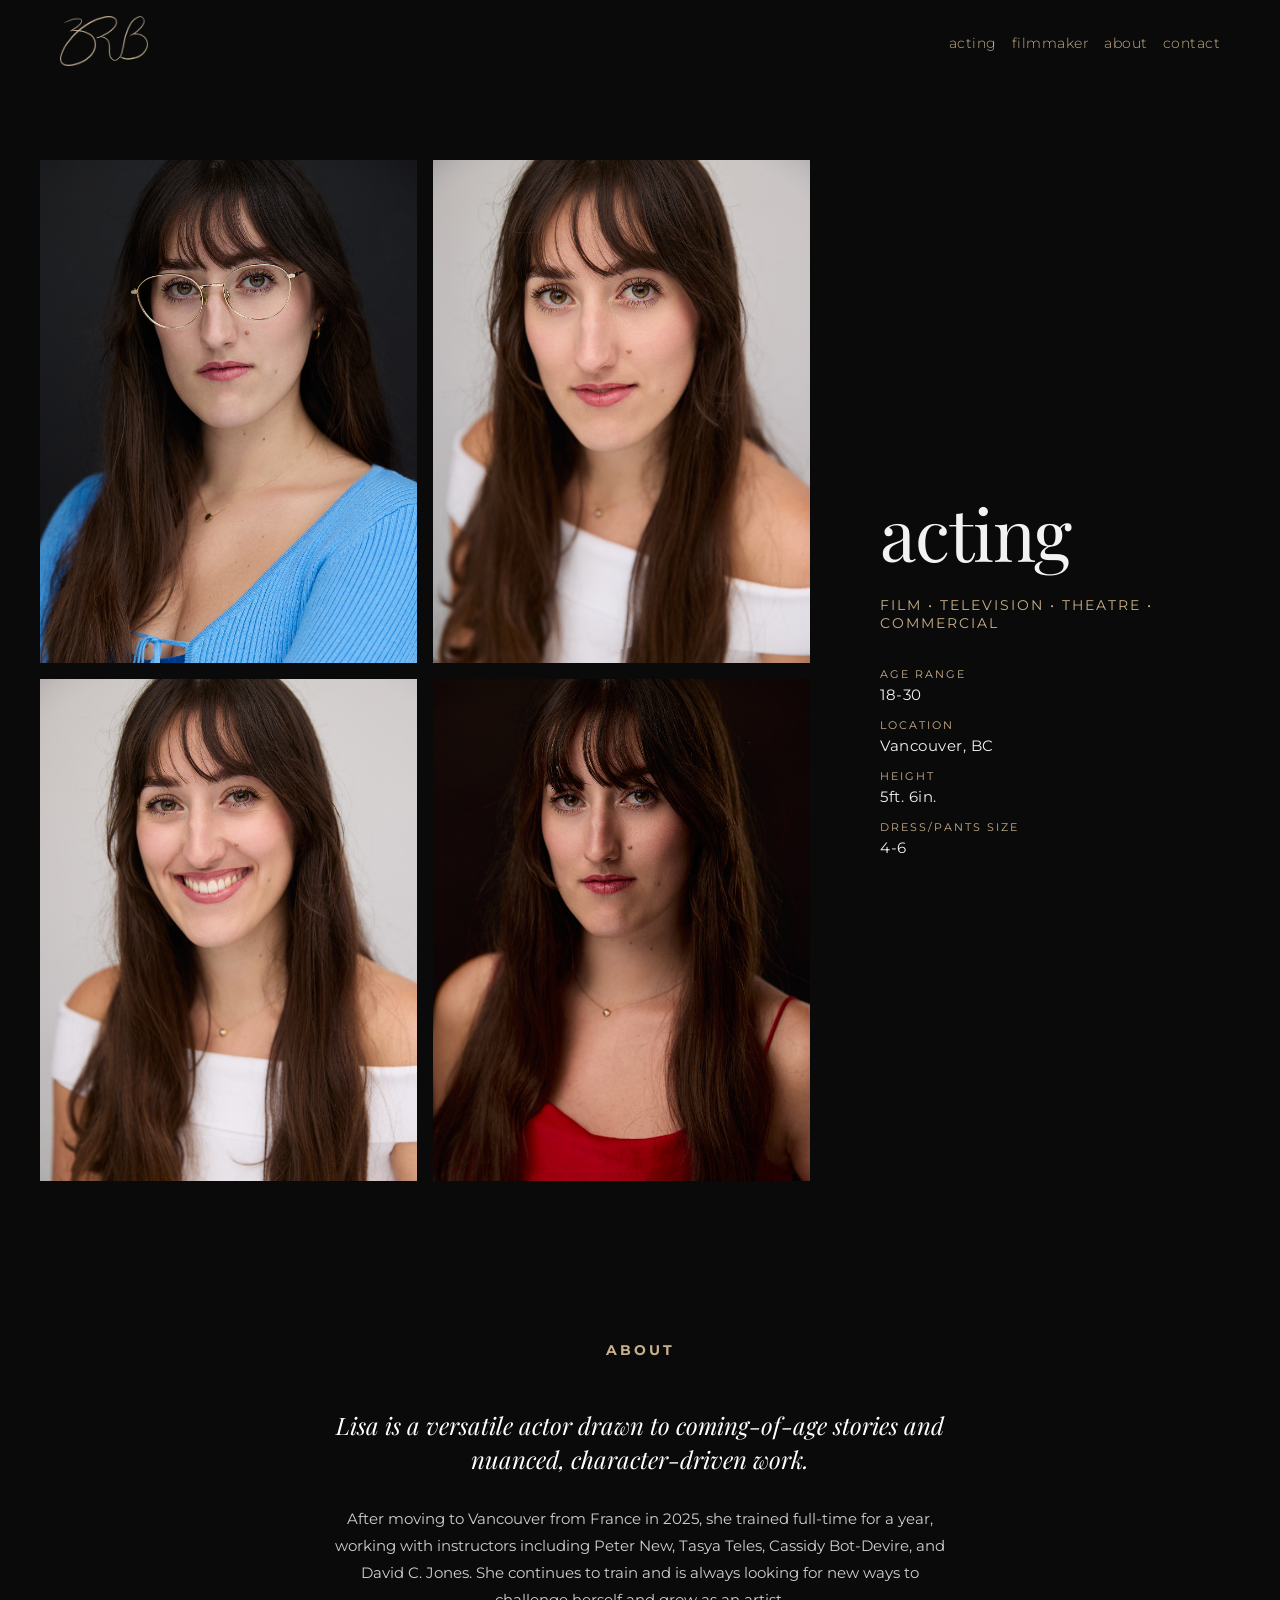
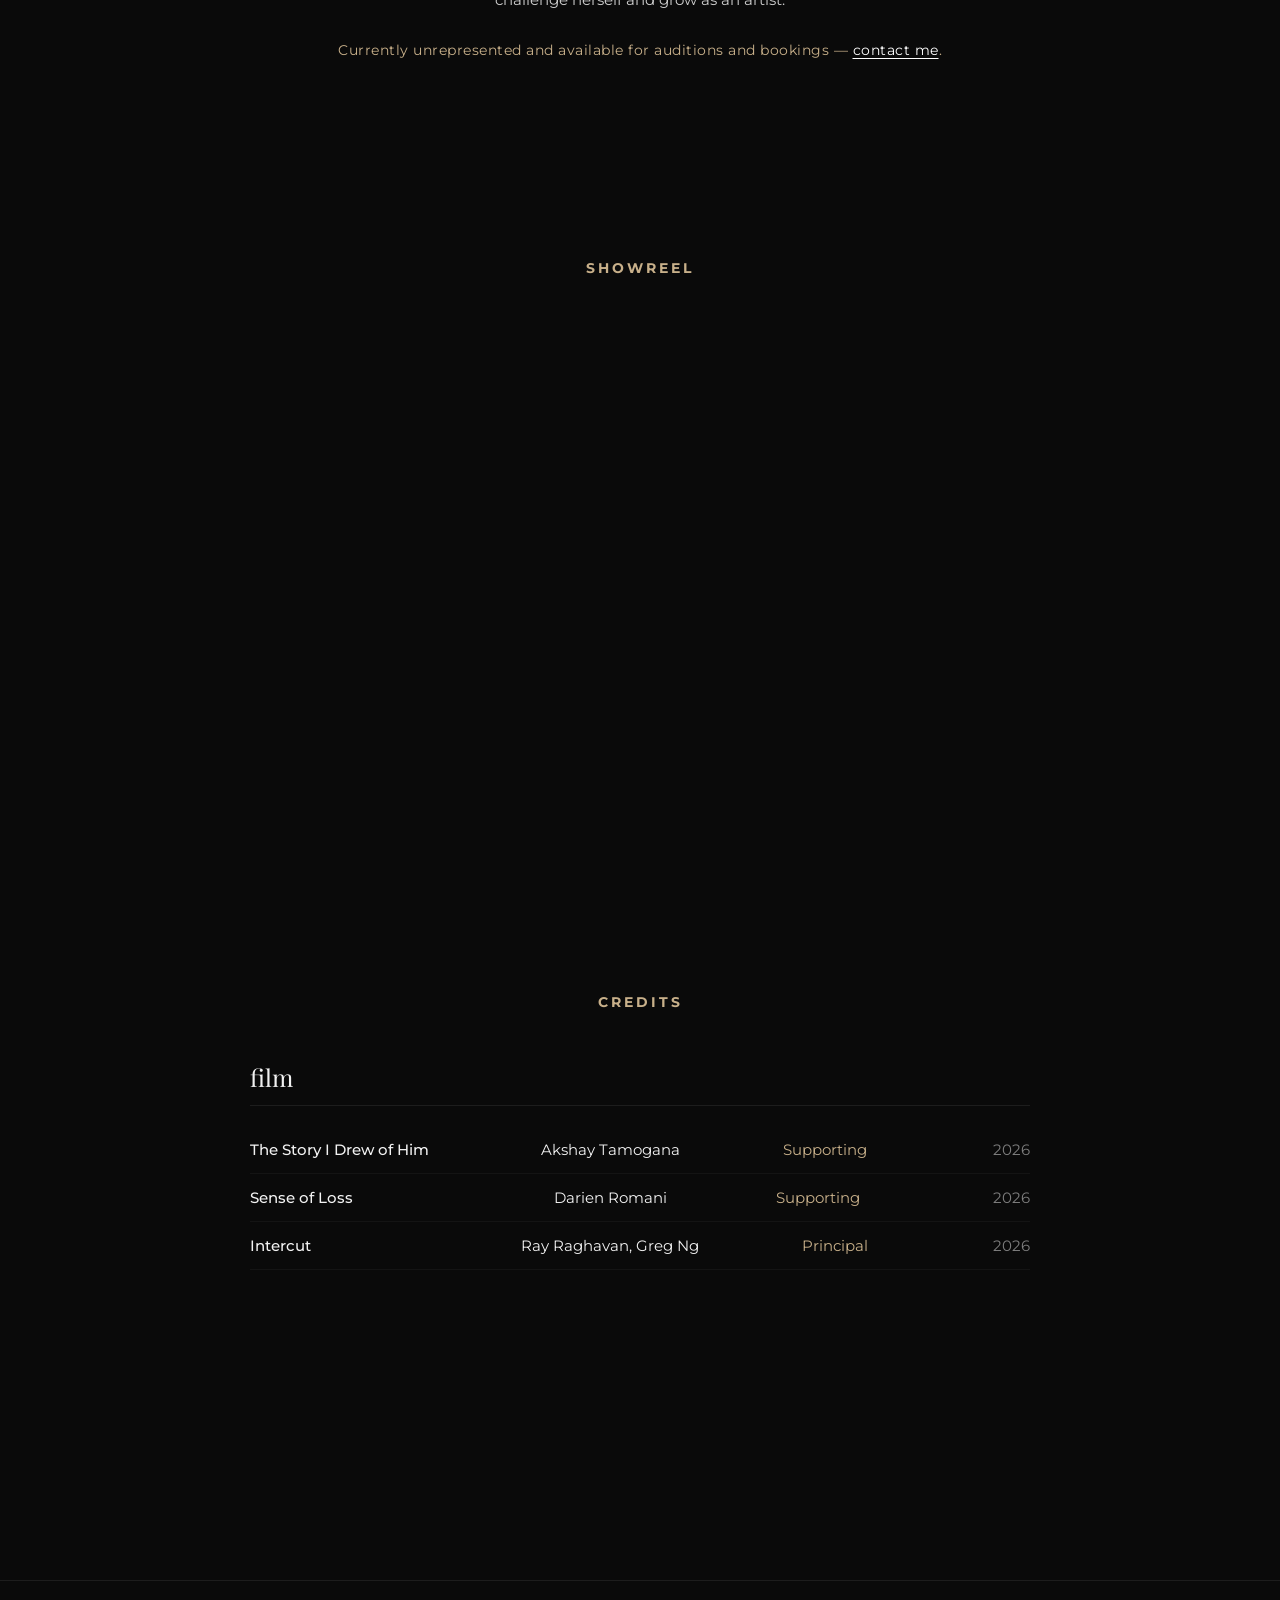
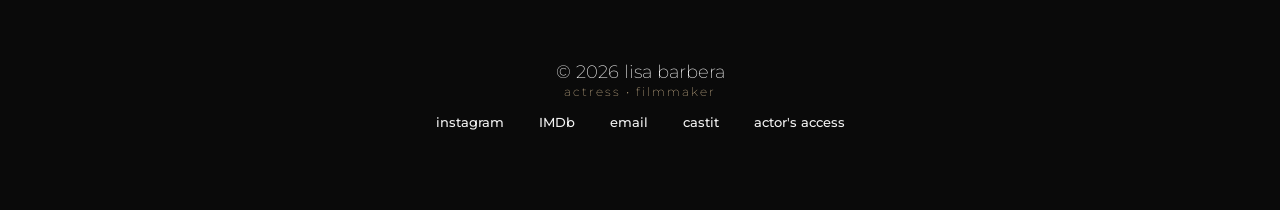
==== acting.html @ b435b5ed "updating acting page layout and footer links" ====
<!DOCTYPE html>
<html lang="en">

<head>

<meta charset="UTF-8">

<meta name="viewport" content="width=device-width, initial-scale=1.0">

<title>Lisa Barbera | acting</title>

<link rel="preconnect" href="https://fonts.googleapis.com">

<link rel="preconnect" href="https://fonts.gstatic.com" crossorigin>

<link href="https://fonts.googleapis.com/css2?family=Montserrat:wght@300;400;500;600&family=Playfair+Display:wght@400;500&display=swap" rel="stylesheet">

<link rel="stylesheet" href="css/styles.css">

</head>


<body>

    <header class="site-header">
        <nav>

            <a href="index.html" class="logo">
                <img src="images/signature.png" alt="Lisa Barbera signature">
            </a>

            <button class="menu-toggle" aria-label="Open menu">
                <span></span>
                <span></span>
                <span></span>
            </button>

            <div class="nav-links">
                <a href="acting.html">acting</a>
                <a href="filmmaker.html">filmmaker</a>
                <a href="about.html">about</a>
                <a href="contact.html">contact</a>
            </div>

        </nav>
    </header>

    <main>

        <!-- RESUME-STYLE HEADER: headshot gallery left / comp card right -->
        <section class="resume-header">

            <div class="headshot-gallery-side">
                <!-- STAND-IN: swap filenames for your 5 headshots -->
                <img src="images/character.jpg" alt="Lisa Barbera headshot 1">
                <img src="images/theatrical.jpg" alt="Lisa Barbera headshot 2">
                <img src="images/commercial.jpg" alt="Lisa Barbera headshot 3">
                <img src="images/femme.jpg" alt="Lisa Barbera headshot 4">
            </div>

            <div class="comp-card">
                <h1>acting</h1>
                <p class="page-hero-tagline">FILM • TELEVISION • THEATRE • COMMERCIAL</p>

                <ul class="comp-card-details">
                    <li><span>age range</span>18-30</li>
                    <li><span>location</span>Vancouver, BC</li>
                    <li><span>height</span>5ft. 6in.</li>
                    <li><span>dress/pants size</span>4-6</li>
                </ul>
            </div>

        </section>

        <!-- BIOGRAPHY -->
        <section class="bio-section">

            <h3 class="section-label">about</h3>

            <p class="bio-oneliner">Lisa is a versatile actor drawn to coming-of-age stories and nuanced, character-driven work.</p>

            <p class="bio-body">After moving to Vancouver from France in 2025, she trained full-time for a year, working with instructors including Peter New, Tasya Teles, Cassidy Bot-Devire, and David C. Jones. She continues to train and is always looking for new ways to challenge herself and grow as an artist.</p>

            <p class="bio-availability">Currently unrepresented and available for auditions and bookings — <a href="mailto:actorlisabarbera@gmail.com">contact me</a>.</p>

        </section>

        <!-- SHOWREEL -->
        <section class="showreel-section">

            <h3 class="section-label">showreel</h3>

            <div class="video-wrapper">
                <iframe
                    src="https://www.youtube.com/watch?v=vRxKlr5rfeE"
                    title="Lisa Barbera showreel"
                    frameborder="0"
                    allow="accelerometer; autoplay; clipboard-write; encrypted-media; gyroscope; picture-in-picture"
                    allowfullscreen>
                </iframe>
            </div>

        </section>

        <!-- CREDITS -->
        <section class="credits-section">

            <h3 class="section-label">credits</h3>

            <div class="credits-group">

                <h4 class="credits-category">film</h4>

                <ul class="credits-list">
                    <!-- STAND-IN: repeat this li for each credit — Title / Role / Year -->
                    <!-- Put the link in href. If a credit has no link yet, delete the <a> tags and leave the title as plain text -->
                    <li>
                        <a class="credit-title" href="https://example.com" target="_blank" rel="noopener">The Story I Drew of Him</a>
                        <span class="credit-director">Akshay Tamogana</span>
                        <span class="credit-role">Supporting</span>
                        <span class="credit-year">2026</span>
                    </li>
                    <li>
                        <a class="credit-title" href="https://www.youtube.com/watch?v=RJeeRJkY7XY" target="_blank" rel="noopener">Sense of Loss</a>
                        <span class="credit-director">Darien Romani</span>
                        <span class="credit-role">Supporting</span>
                        <span class="credit-year">2026</span>
                    </li>
                    <li>
                        <a class="credit-title" href="https://www.youtube.com/" target="_blank" rel="noopener">Intercut</a>
                        <span class="credit-director">Ray Raghavan, Greg Ng</span>
                        <span class="credit-role">Principal</span>
                        <span class="credit-year">2026</span>
                    </li>
                </ul>

            </div>

 <!--      ADD LATER WHEN I HAVE CREDITS     
            <div class="credits-group">

                <h4 class="credits-category">television</h4>

                <ul class="credits-list">
                    <li>
                        <a class="credit-title" href="https://example.com" target="_blank" rel="noopener">Not Suitable For Work</a>
                        <span class="credit-role">Supporting</span>
                        <span class="credit-year">2026</span>
                    </li>
                </ul>

            </div>

            <div class="credits-group">

                <h4 class="credits-category">commercial</h4>

                <ul class="credits-list">
                    <li>
                        <a class="credit-title" href="https://example.com" target="_blank" rel="noopener">Coca-Cola</a>
                        <span class="credit-role">Lead</span>
                        <span class="credit-year">2026</span>
                    </li>
                </ul>

            </div>
-->

        </section>

    </main>

    <footer>

        <p class="footer-name">
            © 2026 lisa barbera
        </p>

        <p class="footer-role">
            actress • filmmaker
        </p>

        <nav class="footer-links">

            <a href="https://www.instagram.com/lizabrb/" target="_blank" rel="noopener">instagram</a>

            <a href="https://www.imdb.com/lisabarbera/" target="_blank" rel="noopener">IMDb</a>

            <a href="mailto:actorlisabarbera@gmail.com">email</a>

            <a href="https://app.castittalent.com/LISABARBERA" target="_blank" rel="noopener">castit</a>

            <a href="https://resumes.actorsaccess.com/lisabarbera" target="_blank" rel="noopener">actor's access</a>
            
        </nav>

    </footer>

    <script src="js/script.js"></script>

</body>

</html>
---- css/styles.css ----
* {
    margin: 0;
    padding: 0;
    box-sizing: border-box;
}

:root {
    --accent-color: #C8B08A;
}

body {
    background: #0a0a0a;
    color: #f2f2f2;
    font-family: "Montserrat", sans-serif;
}

h1, h2 {
    font-family: "Playfair Display", serif;
    font-weight: 400;
}

/* NAVIGATION */

.site-header{
    position: fixed;
    top: 0;
    left: 0;
    width: 100%;
    z-index: 100;
    transition:
        background-color .35s ease,
        backdrop-filter .35s ease;
}

header nav{
    width: 100%;
    padding: 16px 60px;
    display:flex;
    justify-content:space-between;
    align-items:center;
    transition:padding .35s ease;
}

.site-header.scrolled{
    background:rgba(10,10,10,.18);
    backdrop-filter:blur(6px);
    -webkit-backdrop-filter:blur(6px);
}

.site-header.scrolled nav{
    padding: 16px 30px;
}

.logo img {
    width: auto;
    height: 50px;
}

.nav-links {
    display: flex;
    gap: 15px;
}

.nav-links a {
    position: relative;
    display: inline-block;
    padding: 6px 0;
    color: var(--accent-color);
    text-decoration: none;
    font-size: 14px;
    font-weight: 300;
    letter-spacing: 0.5px;
}

.nav-links a::after{
    content:"";
    position:absolute;
    left:0;
    bottom:-6px;
    width:0;
    height:1px;
    background:var(--accent-color);
    transition:width .3s ease;
}

.nav-links a:hover::after{
    width:100%;
}

/* HAMBURGER */

.menu-toggle {
    display: none;
    background: none;
    border: none;
    cursor: pointer;
}

.menu-toggle span {
    display: block;
    width: 25px;
    height: 1px;
    background: var(--accent-color);
    margin: 6px 0;
}

/* HERO */

.hero {
    position: relative;
    overflow: hidden;
    height: 100vh;
    display:flex;
    justify-content:center;
    align-items:center;
    text-align:center;
    background-image:
        linear-gradient(
            rgba(0,0,0,.72),
            rgba(0,0,0,.50),
            rgba(0,0,0,.70)
        ),
        url("../images/hero.jpg");

    background-size:cover;
    background-position:center;
}

    .hero h1 {
        font-size: clamp(70px, 10vw, 140px);
        letter-spacing: -1px;
        font-weight: 400;
        line-height: 1;
        text-transform: none;

    }

    .hero p{
        margin-top:22px;
        font-size:15px;
        letter-spacing:2px;
        font-weight:300;
        color: var(--accent-color);
    }

    .hero-content {
        animation: fadeIn 2s ease forwards;
        max-width:1200px;
        padding:0 30px;
    }

    @keyframes fadeIn {
        from {
            opacity: 0;
            transform: translateY(20px);
        }

        to {
            opacity: 1;
            transform: translateY(0);
        }
    }
 
/* PORTFOLIO SECTION */

.portfolio-section {

    min-height:80vh;
    padding:140px 80px;
    display:flex;
    justify-content:center;
    align-items:center;
    text-align:center;

}

.section-content h2 {

    font-family:"Playfair Display", serif;
    font-size:clamp(60px, 10vw, 120px);
    font-weight:400;
    letter-spacing:-3px;

}

.section-content p {

    margin-top:20px;
    color:var(--accent-color);
    letter-spacing:0px;

}

.section-content a {

    display:inline-block;
    margin-top:50px;
    color:white;
    text-decoration:none;
    font-size:14px;

}

/* ACTRESS SECTION */

.actress-section {

    display:flex;
    justify-content:center;
    align-items:center;
    gap:60px;

}

.actress-image{

    overflow:hidden;

}

.actress-image img {

    width:220px;
    height:330px;
    object-fit:cover;
     transition:transform .6s ease;

}

.actress-image:hover img{

    transform:scale(1.04);

}

.actress-image.left {

    transform:translateY(-40px);

}

.actress-image.right {

    transform:translateY(40px);

}

/* FILMMAKER SECTION */

.filmmaker-section {
    background: #0a0a0a;
}

.director-statement {
    margin: 35px auto;
    max-width: 620px;
    font-family: "Playfair Display", serif;
    font-size: 20px;
    font-style: italic;
    font-weight: 400;
    line-height: 1.4;
    color: white!important;
    text-transform: lowercase;
}

.current-projects{
    width:100%;
    max-width:1200px;
    margin:90px auto 0;
    text-align:left;
}

.current-projects h3{
    font-family:"Montserrat",sans-serif;
    font-size:20px;
    letter-spacing:0px;
    margin-bottom:10px;
    text-align:left;
}

.projects-grid{
    display:grid;
    grid-template-columns:repeat(2, minmax(0,1fr));
    gap:60px 100px;
}

.project-link{
    display:block;
    text-decoration:none;
    color:inherit;
    transition:opacity .25s ease;
}

.project-link:hover{
    opacity:.65;
}

.project h4{
    font-family:"Playfair Display",serif;
    font-size:30px;
    font-weight:400;
    line-height:1.2;
    letter-spacing:0px;
    margin:0;
}

.project-number{
    font-family:"Montserrat",sans-serif;
    font-size:14px;
    letter-spacing:2px;
    color:var(--accent-color);
    display:inline-block;
    width:75px;
    margin-right:5px;
    vertical-align:super;
}

.project p{
    margin-left: 90px;
    font-family:"Montserrat",sans-serif;
    font-size:14px;
    letter-spacing:3px;
    text-transform:uppercase;
    color:var(--accent-color);
}

/* FOOTER */

footer {
    border-top:1px solid rgba(255,255,255,.08);
    margin-top:120px;
    padding:80px 60px;
    text-align:center;
}

.footer-name {
    font-family:"Montserrat", serif;
    font-size:18px;
    font-weight:200;
    letter-spacing:0px;
    margin-bottom:1px;
}

.footer-role {
    color:var(--accent-color);
    font-size:12px;
    letter-spacing:2px;
    text-transform:lowercase;
    font-weight:200;
    margin-bottom:15px;
}

.footer-links {
    display:flex;
    justify-content:center;
    gap:35px;
}

.footer-links a {
    color:#f2f2f2;
    text-decoration:none;
    font-size:13px;
    letter-spacing:0px;
    font-weight:500;
    transition:color .3s ease;
}

.footer-links a:hover {
    color:var(--accent-color);
}

/* MOBILE */

@media (max-width:768px) {

    header nav{
    padding:20px 18px;  
    }

    .logo img {
        width: 110px;
    }

    .menu-toggle {
        display: block;
    }

    .nav-links {
        position: absolute;
        top: 90px;
        left: 0;
        width: 100%;
        background: rgba(10, 10, 10, .45);
        backdrop-filter: blur(18px);
        -webkit-backdrop-filter: blur(18px);
        flex-direction: column;
        align-items: center;
        gap: 25px;
        padding: 40px 0;
        display: none;
    }

    .nav-links.active {
        display: flex;
    }

    .nav-links a {
        font-size: 14px;
    }

    .hero h1 {
        font-size: 52px;
        line-height: 0.95;
        letter-spacing: -1px;
    }

    .hero p {
    font-size: 13px;
    letter-spacing: 1.5px;
    }

    .hero {
        padding: 0 24px;
        background-image:
        linear-gradient(
            rgba(0,0,0,.82),
            rgba(0,0,0,.45),
            rgba(0,0,0,.78)
        ),
        url("../images/hero.jpg");
    }

    .hero-content{
        transform: translateY(50px);
    }

    .projects-grid{
        grid-template-columns:1fr;
        gap:40px;
    }

    .current-projects{
        max-width:100%;
    }

    .project p{
        margin-left:75px;
        letter-spacing:2px;
    }

}


/* =========================================
   ACTRESS PAGE ADDITIONS
   Append this block to the end of css/styles.css
   Reuses existing variables/fonts — no new dependencies
   ========================================= */

/* RESUME HEADER: headshot gallery left / comp card right */

.resume-header {
    display: flex;
    align-items: center;
    gap: 70px;
    min-height: 100vh;
    padding: 160px 40px 100px;
    flex-wrap: wrap;
}

.headshot-gallery-side {
    flex: 1 1 420px;
    display: grid;
    grid-template-columns: repeat(2, 1fr);
    gap: 16px;
}

.headshot-gallery-side img {
    width: 100%;
    aspect-ratio: 3 / 4;
    object-fit: cover;
    transition: transform .5s ease;
}

.headshot-gallery-side img:hover {
    transform: scale(1.03);
}

.headshot-gallery-side img:nth-child(5) {
    grid-column: 1 / -1;
    aspect-ratio: 16 / 9;
}

.comp-card {
    flex: 1 1 300px;
    max-width: 360px;
}

.comp-card h1 {
    font-family: "Playfair Display", serif;
    font-size: clamp(48px, 6vw, 72px);
    font-weight: 400;
    letter-spacing: -1px;
}

.page-hero-tagline {
    margin-top: 16px;
    color: var(--accent-color);
    font-size: 14px;
    letter-spacing: 2px;
}

.comp-card-details {
    list-style: none;
    margin-top: 35px;
    display: flex;
    flex-direction: column;
    gap: 14px;
}

.comp-card-details li {
    font-size: 15px;
    letter-spacing: .5px;
}

.comp-card-details li span {
    display: block;
    color: var(--accent-color);
    font-size: 11px;
    letter-spacing: 2px;
    text-transform: uppercase;
    margin-bottom: 4px;
}

/* SHARED SECTION LABEL */

.section-label {
    font-family: "Montserrat", sans-serif;
    font-size: 14px;
    letter-spacing: 3px;
    text-transform: uppercase;
    color: var(--accent-color);
    text-align: center;
    margin-bottom: 50px;
}

/* BIOGRAPHY */

.bio-section {
    max-width: 700px;
    margin: 0 auto;
    padding: 60px 40px 120px;
    text-align: center;
}

.bio-oneliner {
    font-family: "Playfair Display", serif;
    font-size: 24px;
    font-style: italic;
    font-weight: 400;
    line-height: 1.4;
    color: white;
}

.bio-body {
    margin-top: 28px;
    font-size: 15px;
    line-height: 1.8;
    color: #cfcfcf;
}

.bio-availability {
    margin-top: 28px;
    font-size: 14px;
    letter-spacing: .5px;
    color: var(--accent-color);
}

.bio-availability a {
    color: white;
    text-decoration: underline;
    text-underline-offset: 3px;
    transition: color .3s ease;
}

.bio-availability a:hover {
    color: var(--accent-color);
}

/* SHOWREEL */

.showreel-section {
    padding: 80px 60px;
}

.video-wrapper {
    position: relative;
    max-width: 900px;
    margin: 0 auto;
    aspect-ratio: 16 / 9;
}

.video-wrapper iframe {
    position: absolute;
    top: 0;
    left: 0;
    width: 100%;
    height: 100%;
    border: none;
}

/* CREDITS */

.credits-section {
    padding: 80px 60px 140px;
    max-width: 900px;
    margin: 0 auto;
}

.credits-group {
    margin-bottom: 50px;
}

.credits-category {
    font-family: "Playfair Display", serif;
    font-size: 24px;
    font-weight: 400;
    margin-bottom: 20px;
    border-bottom: 1px solid rgba(255, 255, 255, .08);
    padding-bottom: 12px;
}

.credits-list {
    list-style: none;
}

.credits-list li {
    display: flex;
    justify-content: space-between;
    align-items: baseline;
    padding: 14px 0;
    border-bottom: 1px solid rgba(255, 255, 255, .04);
    font-size: 15px;
}

.credit-title {
    font-weight: 500;
    flex: 1;
    text-decoration: none;
    color: inherit;
    transition: color .3s ease;
}

.credit-title:hover {
    color: var(--accent-color);
}

.credit-role {
    flex: 1;
    color: var(--accent-color);
    text-align: center;
}

.credit-year {
    width: 60px;
    text-align: right;
    color: rgba(242, 242, 242, .5);
}

/* MOBILE */

@media (max-width: 768px) {

    .resume-header {
        flex-direction: column;
        padding-top: 120px;
        gap: 40px;
    }

    .headshot-gallery-side {
        width: 100%;
    }

    .gallery-grid {
        grid-template-columns: 1fr;
    }

    .credits-list li {
        flex-direction: column;
        align-items: flex-start;
        gap: 4px;
    }

    .credit-year {
        width: auto;
        text-align: left;
    }

    .headshot-gallery,
    .showreel-section,
    .credits-section {
        padding-left: 24px;
        padding-right: 24px;
    }

}
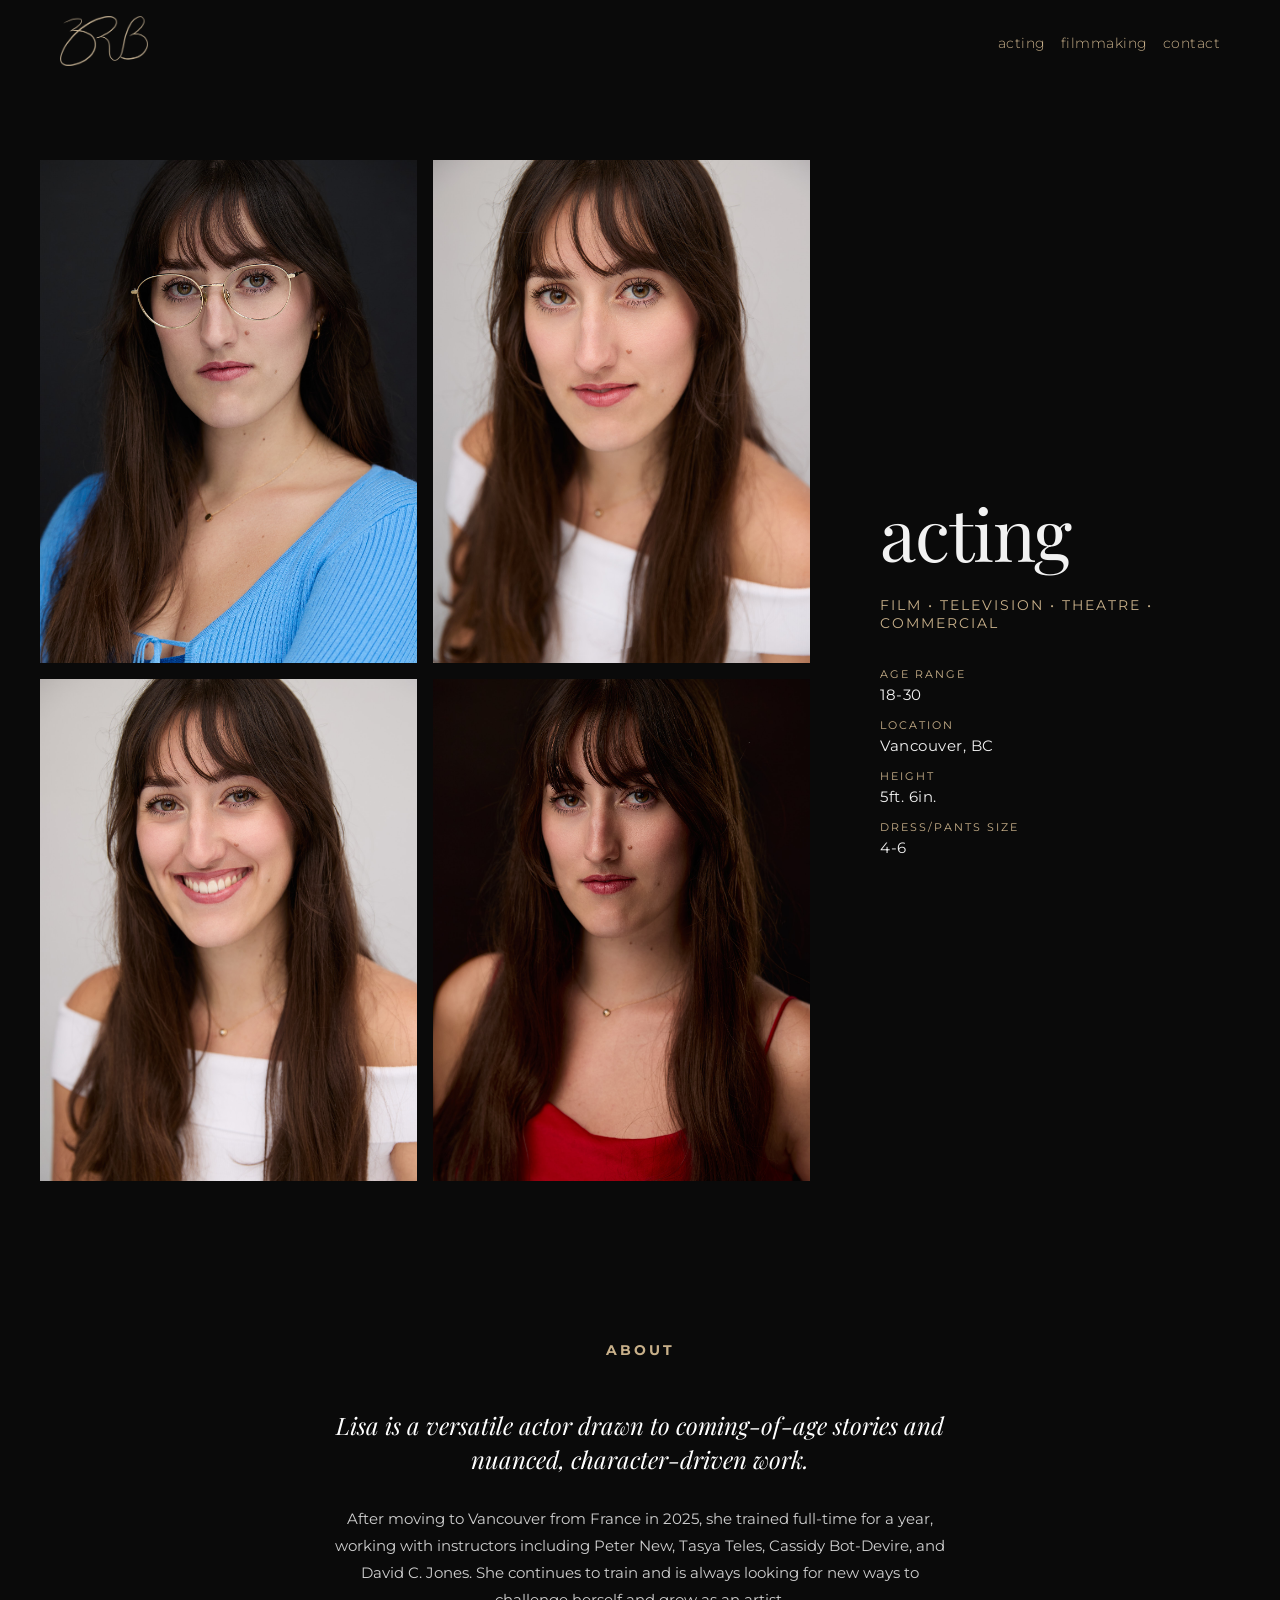
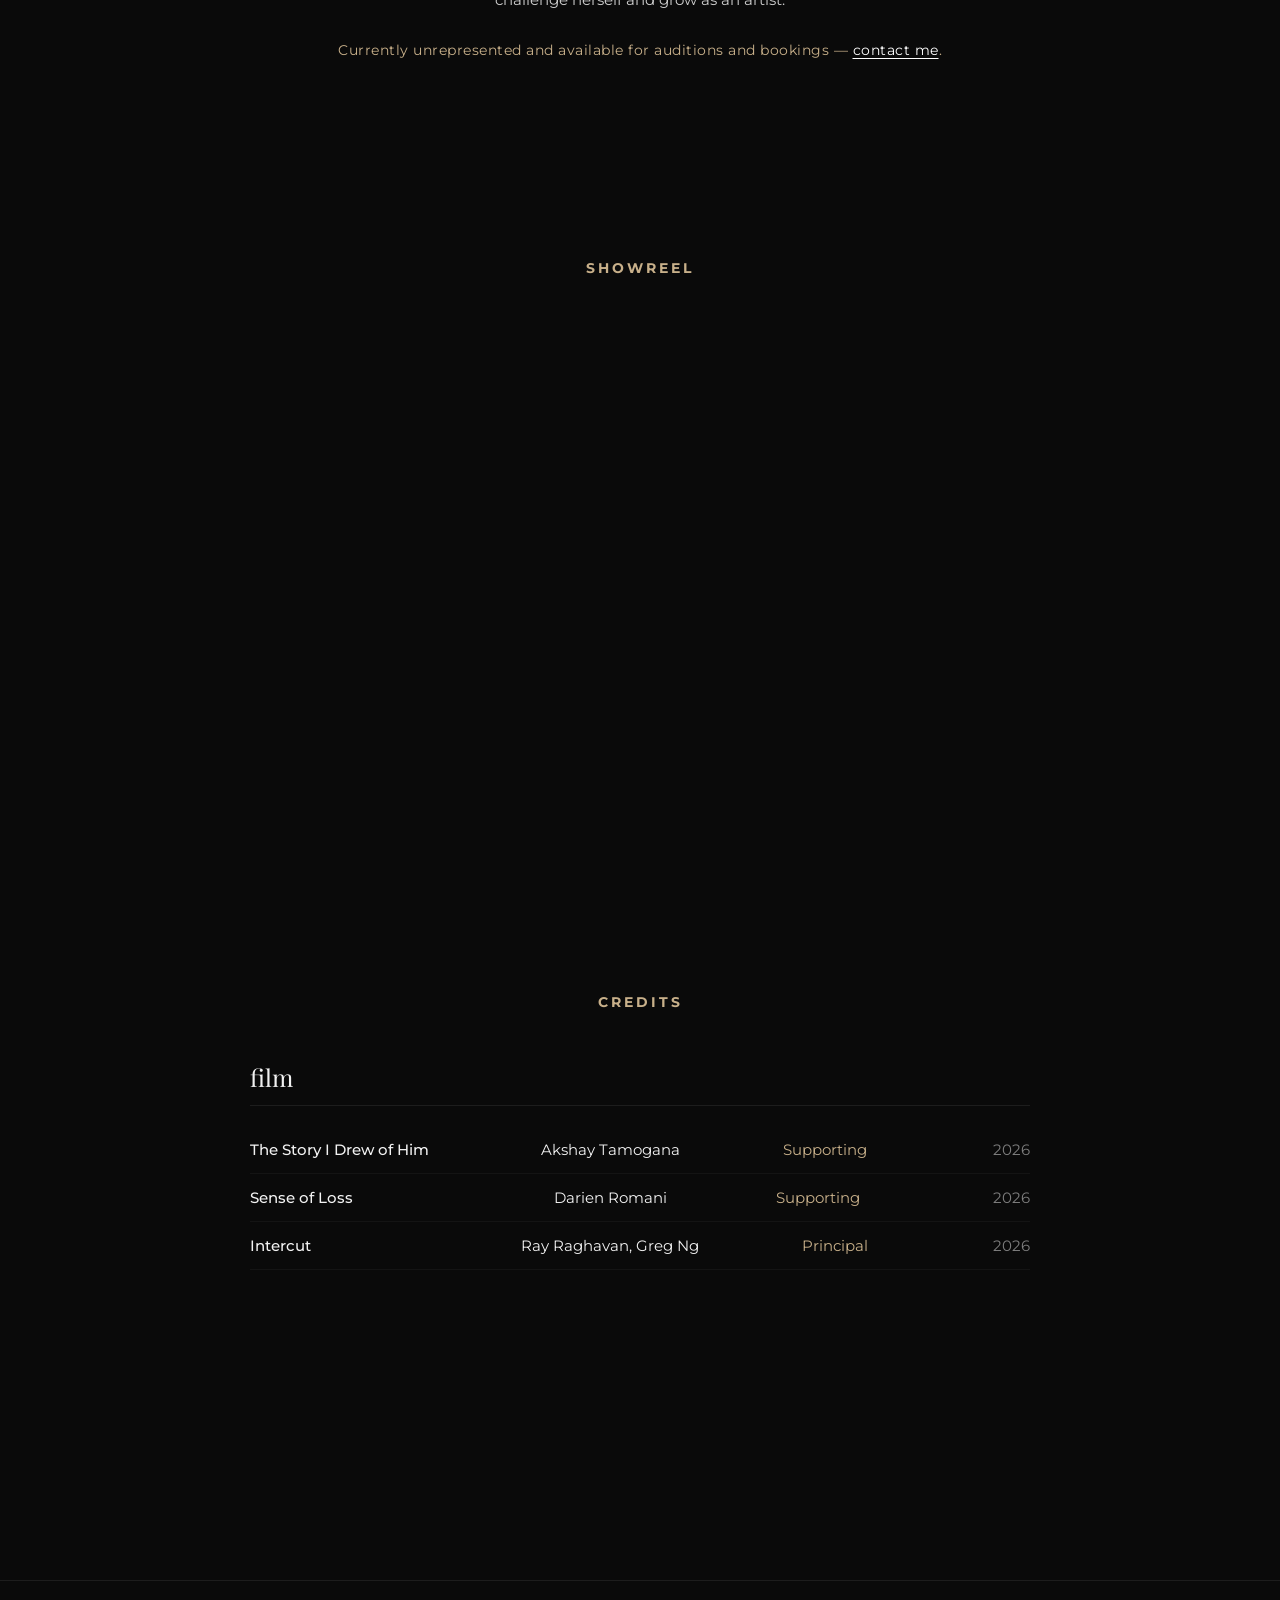
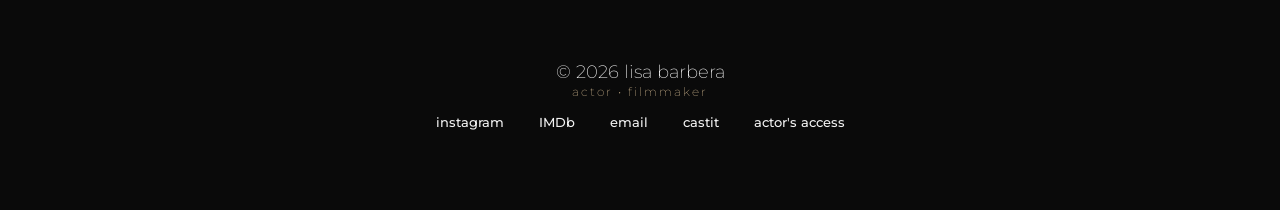
==== commit a6d5951d: "changes to filmmaker section" ====
--- a/acting.html
+++ b/acting.html
@@ -37,9 +37,8 @@
 
             <div class="nav-links">
                 <a href="acting.html">acting</a>
-                <a href="filmmaker.html">filmmaker</a>
-                <a href="about.html">about</a>
-                <a href="contact.html">contact</a>
+              <a href="index.html#filmmaking">filmmaking</a>
+              <a href="#footer">contact</a>
             </div>
 
         </nav>
@@ -92,7 +91,7 @@
 
             <div class="video-wrapper">
                 <iframe
-                    src="https://www.youtube.com/watch?v=vRxKlr5rfeE"
+                    src="https://www.youtube.com/embed/?v=vRxKlr5rfeE"
                     title="Lisa Barbera showreel"
                     frameborder="0"
                     allow="accelerometer; autoplay; clipboard-write; encrypted-media; gyroscope; picture-in-picture"
@@ -177,7 +176,7 @@
         </p>
 
         <p class="footer-role">
-            actress • filmmaker
+            actor • filmmaker
         </p>
 
         <nav class="footer-links">
@@ -191,7 +190,7 @@
             <a href="https://app.castittalent.com/LISABARBERA" target="_blank" rel="noopener">castit</a>
 
             <a href="https://resumes.actorsaccess.com/lisabarbera" target="_blank" rel="noopener">actor's access</a>
-            
+
         </nav>
 
     </footer>
--- a/css/styles.css
+++ b/css/styles.css
@@ -450,15 +450,72 @@
 
 }
 
-
-/* =========================================
-   ACTRESS PAGE ADDITIONS
-   Append this block to the end of css/styles.css
-   Reuses existing variables/fonts — no new dependencies
-   ========================================= */
-
+/* SMOOTH ANCHOR SCROLLING for nav links (filmmaking section + footer) */
+ 
+html {
+    scroll-behavior: smooth;
+}
+ 
+/* Offsets the jump so the fixed header doesn't cover the top of the section */
+#filmmaking,
+#footer {
+    scroll-margin-top: 90px;
+}
+ 
+/* HOMEPAGE FILMMAKER SECTION — clickable project poster grid */
+/* Add id="filmmaking" to the existing <section class="portfolio-section filmmaker-section"> on index.html */
+ 
+.project-cards-grid {
+    display: grid;
+    grid-template-columns: repeat(2, minmax(0, 1fr));
+    gap: 40px;
+}
+ 
+.project-card {
+    position: relative;
+    display: block;
+    aspect-ratio: 16 / 9;
+    overflow: hidden;
+    text-decoration: none;
+    color: inherit;
+}
+ 
+.project-card img {
+    width: 100%;
+    height: 100%;
+    object-fit: cover;
+    transition: transform .6s ease;
+}
+ 
+.project-card:hover img {
+    transform: scale(1.05);
+}
+ 
+.project-card-overlay {
+    position: absolute;
+    left: 0;
+    bottom: 0;
+    width: 100%;
+    padding: 24px 26px;
+    background: linear-gradient(to top, rgba(0,0,0,.85), rgba(0,0,0,0) 80%);
+}
+ 
+.project-card-overlay h4 {
+    font-family: "Playfair Display", serif;
+    font-size: 26px;
+    font-weight: 400;
+}
+ 
+.project-card-overlay p {
+    margin-top: 6px;
+    font-size: 12px;
+    letter-spacing: 2px;
+    text-transform: uppercase;
+    color: var(--accent-color);
+}
+ 
 /* RESUME HEADER: headshot gallery left / comp card right */
-
+ 
 .resume-header {
     display: flex;
     align-items: center;
@@ -467,49 +524,49 @@
     padding: 160px 40px 100px;
     flex-wrap: wrap;
 }
-
+ 
 .headshot-gallery-side {
     flex: 1 1 420px;
     display: grid;
     grid-template-columns: repeat(2, 1fr);
     gap: 16px;
 }
-
+ 
 .headshot-gallery-side img {
     width: 100%;
     aspect-ratio: 3 / 4;
     object-fit: cover;
     transition: transform .5s ease;
 }
-
+ 
 .headshot-gallery-side img:hover {
     transform: scale(1.03);
 }
-
+ 
 .headshot-gallery-side img:nth-child(5) {
     grid-column: 1 / -1;
     aspect-ratio: 16 / 9;
 }
-
+ 
 .comp-card {
     flex: 1 1 300px;
     max-width: 360px;
 }
-
+ 
 .comp-card h1 {
     font-family: "Playfair Display", serif;
     font-size: clamp(48px, 6vw, 72px);
     font-weight: 400;
     letter-spacing: -1px;
 }
-
+ 
 .page-hero-tagline {
     margin-top: 16px;
     color: var(--accent-color);
     font-size: 14px;
     letter-spacing: 2px;
 }
-
+ 
 .comp-card-details {
     list-style: none;
     margin-top: 35px;
@@ -517,12 +574,12 @@
     flex-direction: column;
     gap: 14px;
 }
-
+ 
 .comp-card-details li {
     font-size: 15px;
     letter-spacing: .5px;
 }
-
+ 
 .comp-card-details li span {
     display: block;
     color: var(--accent-color);
@@ -531,9 +588,9 @@
     text-transform: uppercase;
     margin-bottom: 4px;
 }
-
+ 
 /* SHARED SECTION LABEL */
-
+ 
 .section-label {
     font-family: "Montserrat", sans-serif;
     font-size: 14px;
@@ -543,16 +600,16 @@
     text-align: center;
     margin-bottom: 50px;
 }
-
+ 
 /* BIOGRAPHY */
-
+ 
 .bio-section {
     max-width: 700px;
     margin: 0 auto;
     padding: 60px 40px 120px;
     text-align: center;
 }
-
+ 
 .bio-oneliner {
     font-family: "Playfair Display", serif;
     font-size: 24px;
@@ -561,45 +618,45 @@
     line-height: 1.4;
     color: white;
 }
-
+ 
 .bio-body {
     margin-top: 28px;
     font-size: 15px;
     line-height: 1.8;
     color: #cfcfcf;
 }
-
+ 
 .bio-availability {
     margin-top: 28px;
     font-size: 14px;
     letter-spacing: .5px;
     color: var(--accent-color);
 }
-
+ 
 .bio-availability a {
     color: white;
     text-decoration: underline;
     text-underline-offset: 3px;
     transition: color .3s ease;
 }
-
+ 
 .bio-availability a:hover {
     color: var(--accent-color);
 }
-
+ 
 /* SHOWREEL */
-
+ 
 .showreel-section {
     padding: 80px 60px;
 }
-
+ 
 .video-wrapper {
     position: relative;
     max-width: 900px;
     margin: 0 auto;
     aspect-ratio: 16 / 9;
 }
-
+ 
 .video-wrapper iframe {
     position: absolute;
     top: 0;
@@ -608,19 +665,19 @@
     height: 100%;
     border: none;
 }
-
+ 
 /* CREDITS */
-
+ 
 .credits-section {
     padding: 80px 60px 140px;
     max-width: 900px;
     margin: 0 auto;
 }
-
+ 
 .credits-group {
     margin-bottom: 50px;
 }
-
+ 
 .credits-category {
     font-family: "Playfair Display", serif;
     font-size: 24px;
@@ -629,11 +686,11 @@
     border-bottom: 1px solid rgba(255, 255, 255, .08);
     padding-bottom: 12px;
 }
-
+ 
 .credits-list {
     list-style: none;
 }
-
+ 
 .credits-list li {
     display: flex;
     justify-content: space-between;
@@ -642,7 +699,7 @@
     border-bottom: 1px solid rgba(255, 255, 255, .04);
     font-size: 15px;
 }
-
+ 
 .credit-title {
     font-weight: 500;
     flex: 1;
@@ -650,57 +707,103 @@
     color: inherit;
     transition: color .3s ease;
 }
-
+ 
 .credit-title:hover {
     color: var(--accent-color);
 }
-
+ 
 .credit-role {
     flex: 1;
     color: var(--accent-color);
     text-align: center;
 }
-
+ 
 .credit-year {
     width: 60px;
     text-align: right;
     color: rgba(242, 242, 242, .5);
 }
-
+ 
 /* MOBILE */
-
+ 
 @media (max-width: 768px) {
-
+ 
     .resume-header {
         flex-direction: column;
         padding-top: 120px;
         gap: 40px;
     }
-
+ 
     .headshot-gallery-side {
         width: 100%;
     }
-
-    .gallery-grid {
+ 
+    .gallery-grid,
+    .project-cards-grid {
         grid-template-columns: 1fr;
     }
-
+ 
     .credits-list li {
         flex-direction: column;
         align-items: flex-start;
         gap: 4px;
     }
-
+ 
     .credit-year {
         width: auto;
         text-align: left;
     }
-
+ 
     .headshot-gallery,
     .showreel-section,
     .credits-section {
         padding-left: 24px;
         padding-right: 24px;
     }
+ 
+}
+ 
+
+/* MOBILE */
+
+@media (max-width: 768px) {
+
+    .resume-header {
+        flex-direction: column;
+        padding-top: 120px;
+        gap: 40px;
+    }
+
+    .headshot-gallery-side {
+        width: 100%;
+    }
+
+    .gallery-grid,
+    .project-cards-grid {
+        grid-template-columns: 1fr;
+    }
+
+    .projects-showcase {
+        padding-left: 24px;
+        padding-right: 24px;
+    }
+
+    .credits-list li {
+        flex-direction: column;
+        align-items: flex-start;
+        gap: 4px;
+    }
+
+    .credit-year {
+        width: auto;
+        text-align: left;
+    }
+
+    .headshot-gallery,
+    .showreel-section,
+    .credits-section {
+        padding-left: 24px;
+        padding-right: 24px;
+    }
 
 }
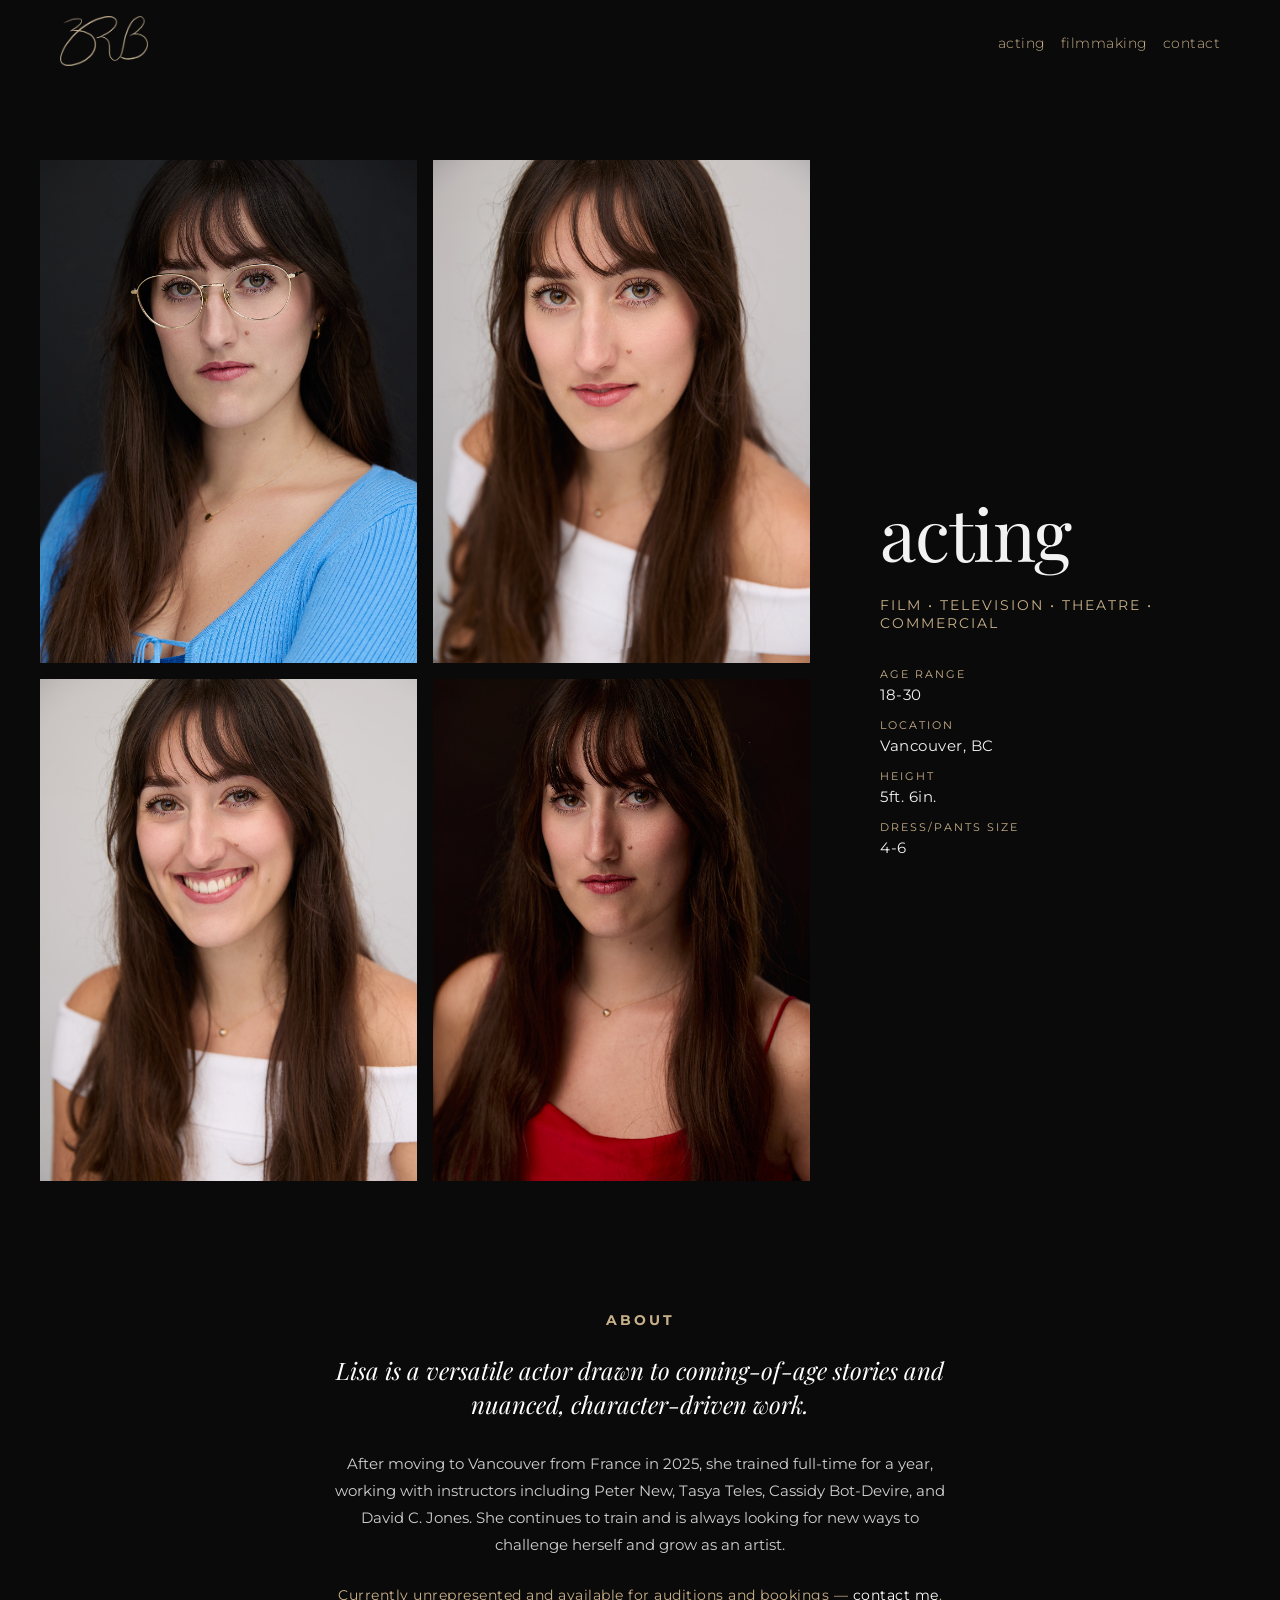
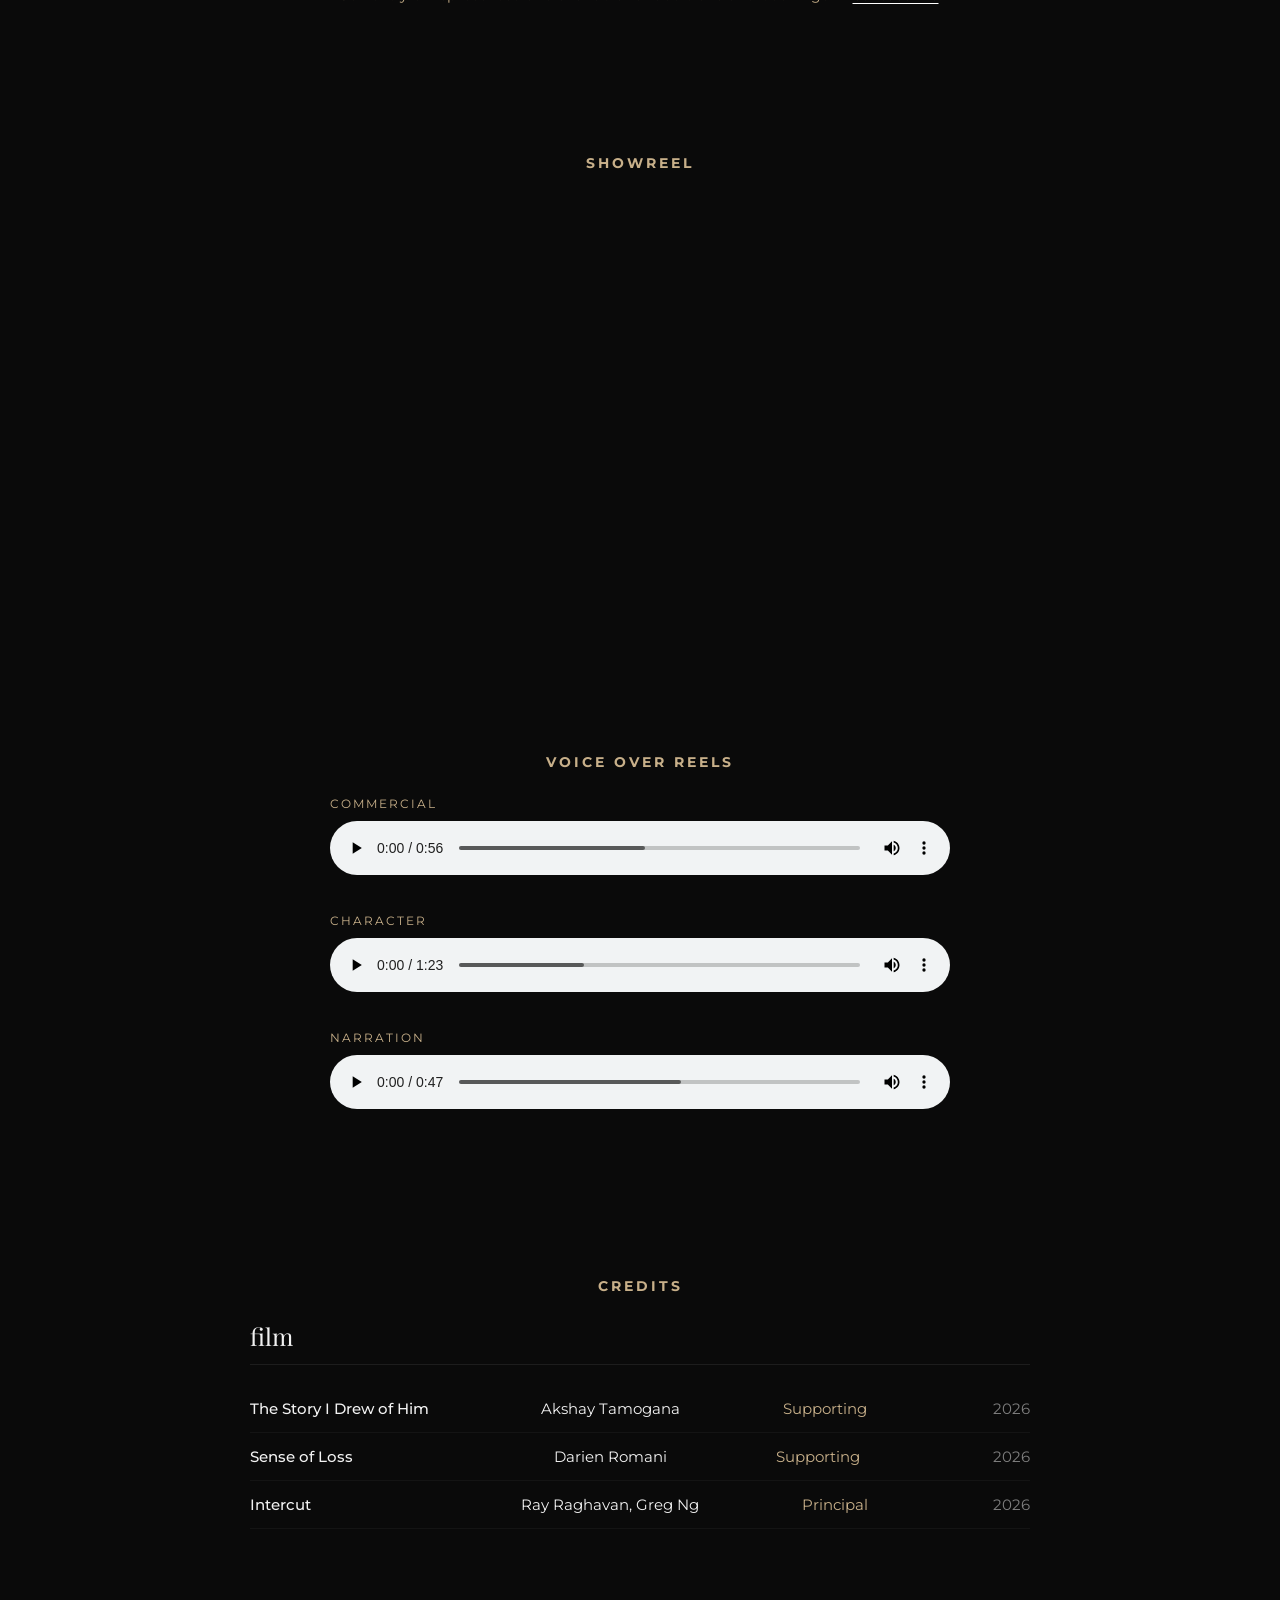
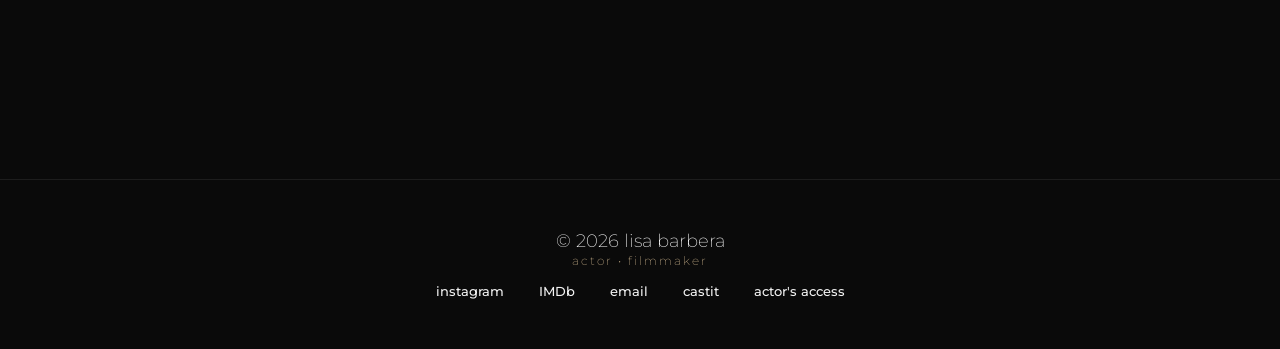
==== commit eebc3387: "add missed connection page" ====
--- a/acting.html
+++ b/acting.html
@@ -16,6 +16,8 @@
 <link href="https://fonts.googleapis.com/css2?family=Montserrat:wght@300;400;500;600&family=Playfair+Display:wght@400;500&display=swap" rel="stylesheet">
 
 <link rel="stylesheet" href="css/styles.css">
+
+<link rel="icon" type="image/png" href="images/camera.png">
 
 </head>
 
@@ -91,7 +93,7 @@
 
             <div class="video-wrapper">
                 <iframe
-                    src="https://www.youtube.com/embed/?v=vRxKlr5rfeE"
+                    src="https://www.youtube.com/embed/vRxKlr5rfeE?si=FFATBUdOq9QZff1q"
                     title="Lisa Barbera showreel"
                     frameborder="0"
                     allow="accelerometer; autoplay; clipboard-write; encrypted-media; gyroscope; picture-in-picture"
@@ -101,6 +103,33 @@
 
         </section>
 
+        <!-- VOICE OVER DEMO REELS -->
+<section class="vo-reels-section">
+
+    <h3 class="section-label">voice over reels</h3>
+
+    <div class="vo-reel-list">
+
+        <!-- STAND-IN: repeat this block for each reel — swap the label and audio filename -->
+        <div class="vo-reel">
+            <p class="vo-reel-label">commercial</p>
+            <audio controls src="audio/lisabarbera-vo-commercial-demo.mp3"></audio>
+        </div>
+
+        <div class="vo-reel">
+            <p class="vo-reel-label">character</p>
+            <audio controls src="audio/lisabarbera-vo-animation-demo.mp3"></audio>
+        </div>
+
+        <div class="vo-reel">
+            <p class="vo-reel-label">narration</p>
+            <audio controls src="audio/lisabarbera-vo-narration-demo.mp3"></audio>
+        </div>
+
+    </div>
+
+</section>
+
         <!-- CREDITS -->
         <section class="credits-section">
 
--- a/css/styles.css
+++ b/css/styles.css
@@ -164,85 +164,65 @@
 /* PORTFOLIO SECTION */
 
 .portfolio-section {
-
-    min-height:80vh;
-    padding:140px 80px;
+    min-height:auto;
+    padding:80px 80px;
     display:flex;
     justify-content:center;
     align-items:center;
     text-align:center;
-
 }
 
 .section-content h2 {
-
     font-family:"Playfair Display", serif;
     font-size:clamp(60px, 10vw, 120px);
     font-weight:400;
     letter-spacing:-3px;
-
 }
 
 .section-content p {
-
     margin-top:20px;
     color:var(--accent-color);
     letter-spacing:0px;
-
 }
 
 .section-content a {
-
     display:inline-block;
     margin-top:50px;
     color:white;
     text-decoration:none;
     font-size:14px;
-
 }
 
 /* ACTRESS SECTION */
 
 .actress-section {
-
     display:flex;
     justify-content:center;
     align-items:center;
     gap:60px;
-
 }
 
 .actress-image{
-
     overflow:hidden;
-
 }
 
 .actress-image img {
-
     width:220px;
     height:330px;
     object-fit:cover;
      transition:transform .6s ease;
-
 }
 
 .actress-image:hover img{
-
     transform:scale(1.04);
-
 }
 
 .actress-image.left {
-
     transform:translateY(-40px);
-
 }
 
 .actress-image.right {
-
     transform:translateY(40px);
-
 }
 
 /* FILMMAKER SECTION */
@@ -263,6 +243,17 @@
     text-transform: lowercase;
 }
 
+.blurb {
+    margin: 35px auto;
+    max-width: 620px;
+    font-family: "Montserrat", serif;
+    font-size: 16px;
+    font-weight: 400;
+    line-height: 1.4;
+    color: var(--accent-color);
+    text-transform: lowercase;
+}
+
 .current-projects{
     width:100%;
     max-width:1200px;
@@ -328,8 +319,8 @@
 
 footer {
     border-top:1px solid rgba(255,255,255,.08);
-    margin-top:120px;
-    padding:80px 60px;
+    margin-top:60px;
+    padding:50px 60px;
     text-align:center;
 }
 
@@ -598,7 +589,7 @@
     text-transform: uppercase;
     color: var(--accent-color);
     text-align: center;
-    margin-bottom: 50px;
+    margin-bottom: 25px;
 }
  
 /* BIOGRAPHY */
@@ -606,7 +597,7 @@
 .bio-section {
     max-width: 700px;
     margin: 0 auto;
-    padding: 60px 40px 120px;
+    padding: 30px 40px 120px;
     text-align: center;
 }
  
@@ -647,7 +638,7 @@
 /* SHOWREEL */
  
 .showreel-section {
-    padding: 80px 60px;
+    padding: 30px 60px;
 }
  
 .video-wrapper {
@@ -665,11 +656,35 @@
     height: 100%;
     border: none;
 }
+
+/* VOICE OVER REELS */
+
+.vo-reels-section {
+    max-width: 700px;
+    margin: 0 auto;
+    padding: 20px 40px 100px;
+}
+
+.vo-reel {
+    margin-bottom: 34px;
+}
+
+.vo-reel-label {
+    font-size: 12px;
+    letter-spacing: 2px;
+    text-transform: uppercase;
+    color: var(--accent-color);
+    margin-bottom: 10px;
+}
+
+.vo-reel audio {
+    width: 100%;
+}
  
 /* CREDITS */
  
 .credits-section {
-    padding: 80px 60px 140px;
+    padding: 30px 60px 140px;
     max-width: 900px;
     margin: 0 auto;
 }
@@ -723,6 +738,195 @@
     text-align: right;
     color: rgba(242, 242, 242, .5);
 }
+
+/* =========================================
+   PROJECT PITCH-DECK PAGES (anniversary.html, etc.)
+   ========================================= */
+ 
+.back-link {
+    display: inline-block;
+    margin-bottom: 24px;
+    color: var(--accent-color);
+    text-decoration: none;
+    font-size: 13px;
+    letter-spacing: .5px;
+    transition: opacity .3s ease;
+}
+ 
+.back-link:hover {
+    opacity: .65;
+}
+ 
+/* HERO */
+ 
+.project-hero {
+    position: relative;
+    min-height: 90vh;
+    display: flex;
+    align-items: flex-end;
+    background-size: cover;
+    background-position: center;
+    padding: 0 60px 80px;
+}
+ 
+.project-hero::before {
+    content: "";
+    position: absolute;
+    inset: 0;
+    background: linear-gradient(to top, rgba(0,0,0,.92), rgba(0,0,0,.25) 55%, rgba(0,0,0,.5));
+}
+ 
+.project-hero-content {
+    position: relative;
+    z-index: 1;
+    max-width: 800px;
+}
+ 
+.project-hero-content h1 {
+    margin-top: 14px;
+    font-size: clamp(48px, 8vw, 90px);
+    letter-spacing: -1px;
+}
+ 
+/* LOGLINE */
+ 
+.project-logline-section {
+    max-width: 700px;
+    margin: 0 auto;
+    padding: 80px 40px 0;
+    text-align: center;
+}
+ 
+.project-logline {
+    font-family: "Playfair Display", serif;
+    font-size: 24px;
+    font-style: italic;
+    font-weight: 400;
+    line-height: 1.4;
+    color: white;
+}
+ 
+/* META TAGS */
+ 
+.project-meta-section {
+    padding: 40px 40px 0;
+    display: flex;
+    justify-content: center;
+}
+ 
+.project-meta-list {
+    list-style: none;
+    display: flex;
+    flex-wrap: wrap;
+    justify-content: center;
+    gap: 40px;
+}
+ 
+.project-meta-list li {
+    font-size: 14px;
+    text-align: center;
+}
+ 
+.project-meta-list li span {
+    display: block;
+    color: var(--accent-color);
+    font-size: 11px;
+    letter-spacing: 2px;
+    text-transform: uppercase;
+    margin-bottom: 6px;
+}
+ 
+/* SYNOPSIS */
+ 
+.project-synopsis-section {
+    max-width: 700px;
+    margin: 0 auto;
+    padding: 70px 40px;
+    text-align: center;
+}
+ 
+.project-synopsis {
+    font-size: 15px;
+    line-height: 1.8;
+    color: #cfcfcf;
+}
+ 
+/* MOOD BOARD */
+ 
+.mood-board-section {
+    padding: 40px 60px 100px;
+}
+ 
+.mood-board-grid {
+    display: grid;
+    grid-template-columns: repeat(2, 1fr);
+    gap: 16px;
+}
+
+.mood-board-grid img {
+    width: 100%;
+    min-width: 0;
+    aspect-ratio: 3 / 2;
+    object-fit: cover;
+}
+ 
+.mood-board-grid img:hover {
+    transform: scale(1.03);
+}
+ 
+/* CHARACTERS */
+ 
+.characters-section {
+    max-width: 900px;
+    margin: 0 auto;
+    padding: 40px 40px 100px;
+}
+ 
+.character-grid {
+    display: grid;
+    grid-template-columns: repeat(2, minmax(0, 1fr));
+    gap: 40px;
+}
+ 
+.character-card h4 {
+    font-family: "Playfair Display", serif;
+    font-size: 22px;
+    font-weight: 400;
+    margin-bottom: 10px;
+}
+ 
+.character-card p {
+    font-size: 14px;
+    line-height: 1.7;
+    color: #cfcfcf;
+}
+ 
+/* CREATIVE TEAM */
+ 
+.team-section {
+    max-width: 700px;
+    margin: 0 auto;
+    padding: 40px 40px 100px;
+}
+ 
+.team-list {
+    list-style: none;
+}
+ 
+.team-list li {
+    display: flex;
+    justify-content: space-between;
+    padding: 14px 0;
+    border-bottom: 1px solid rgba(255, 255, 255, .06);
+    font-size: 15px;
+}
+ 
+.team-role {
+    color: var(--accent-color);
+    font-size: 12px;
+    letter-spacing: 1.5px;
+    text-transform: uppercase;
+}
  
 /* MOBILE */
  
@@ -762,9 +966,6 @@
     }
  
 }
- 
-
-/* MOBILE */
 
 @media (max-width: 768px) {
 
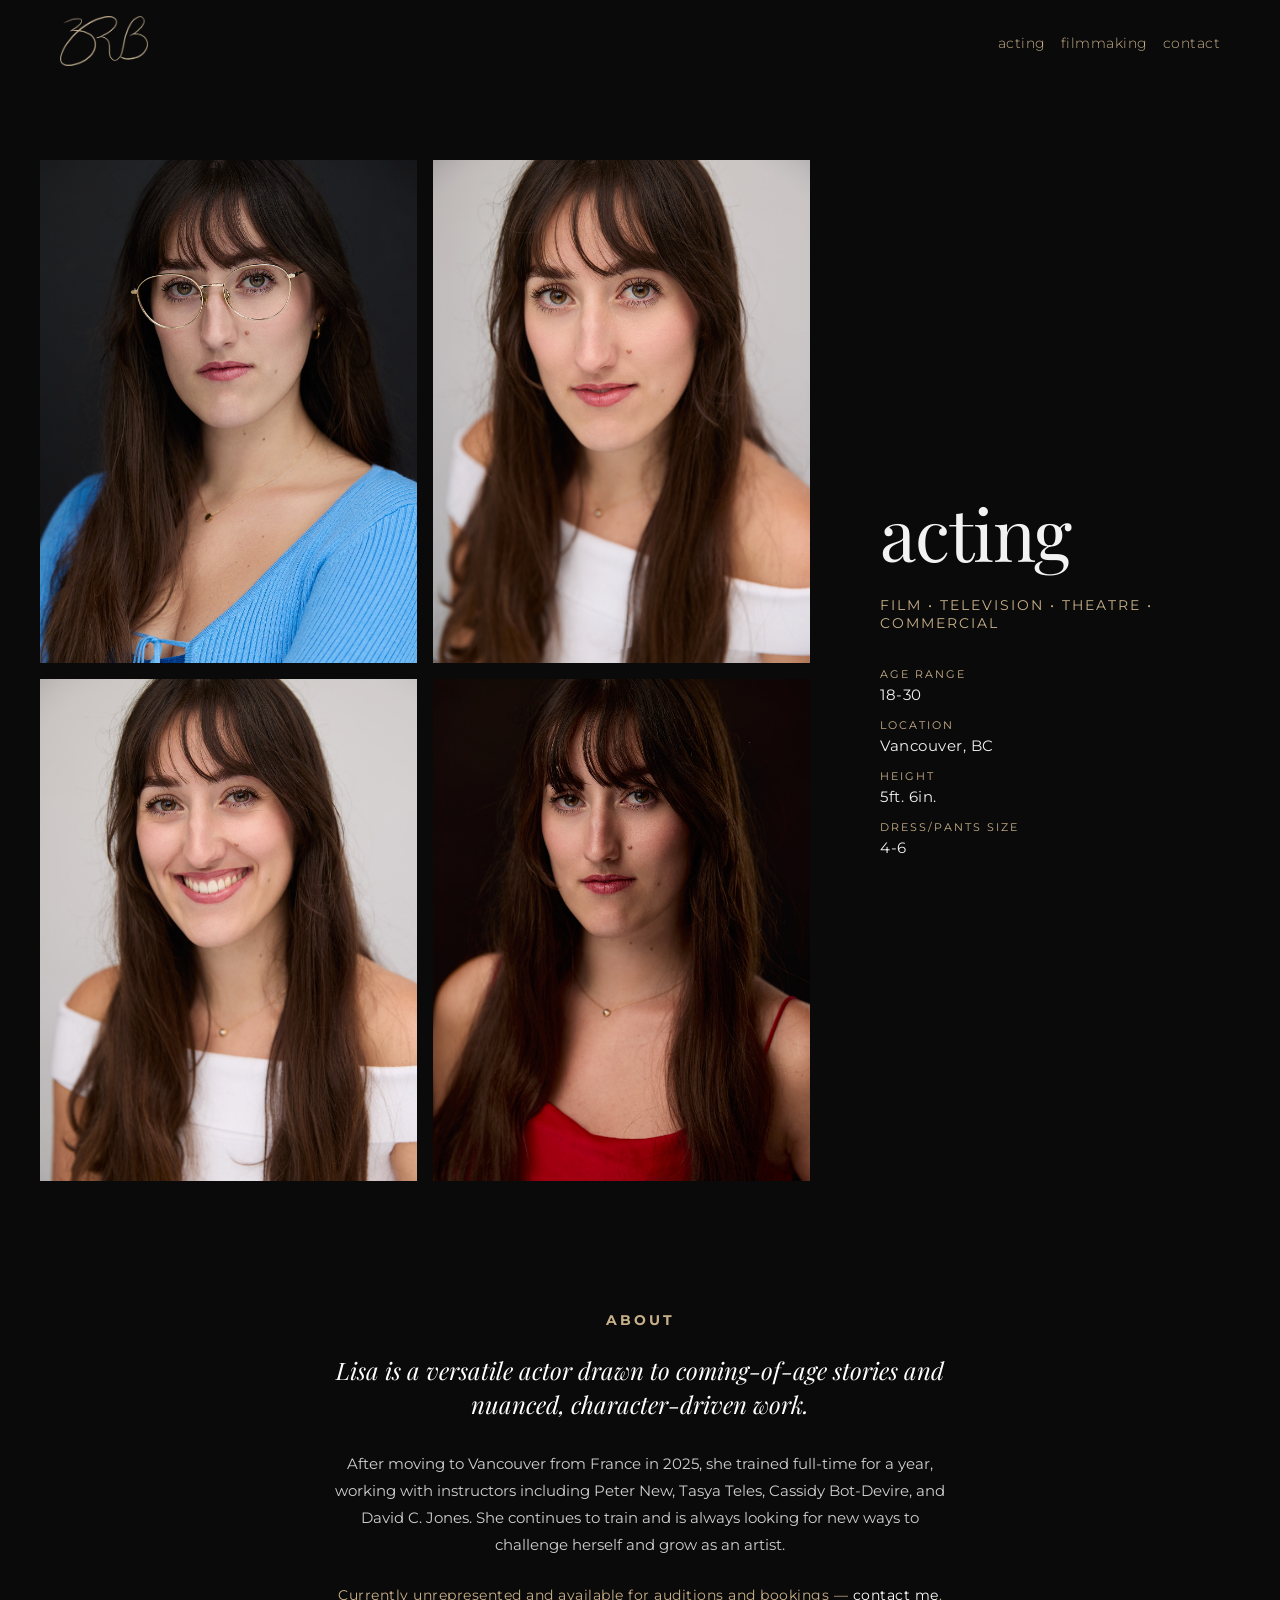
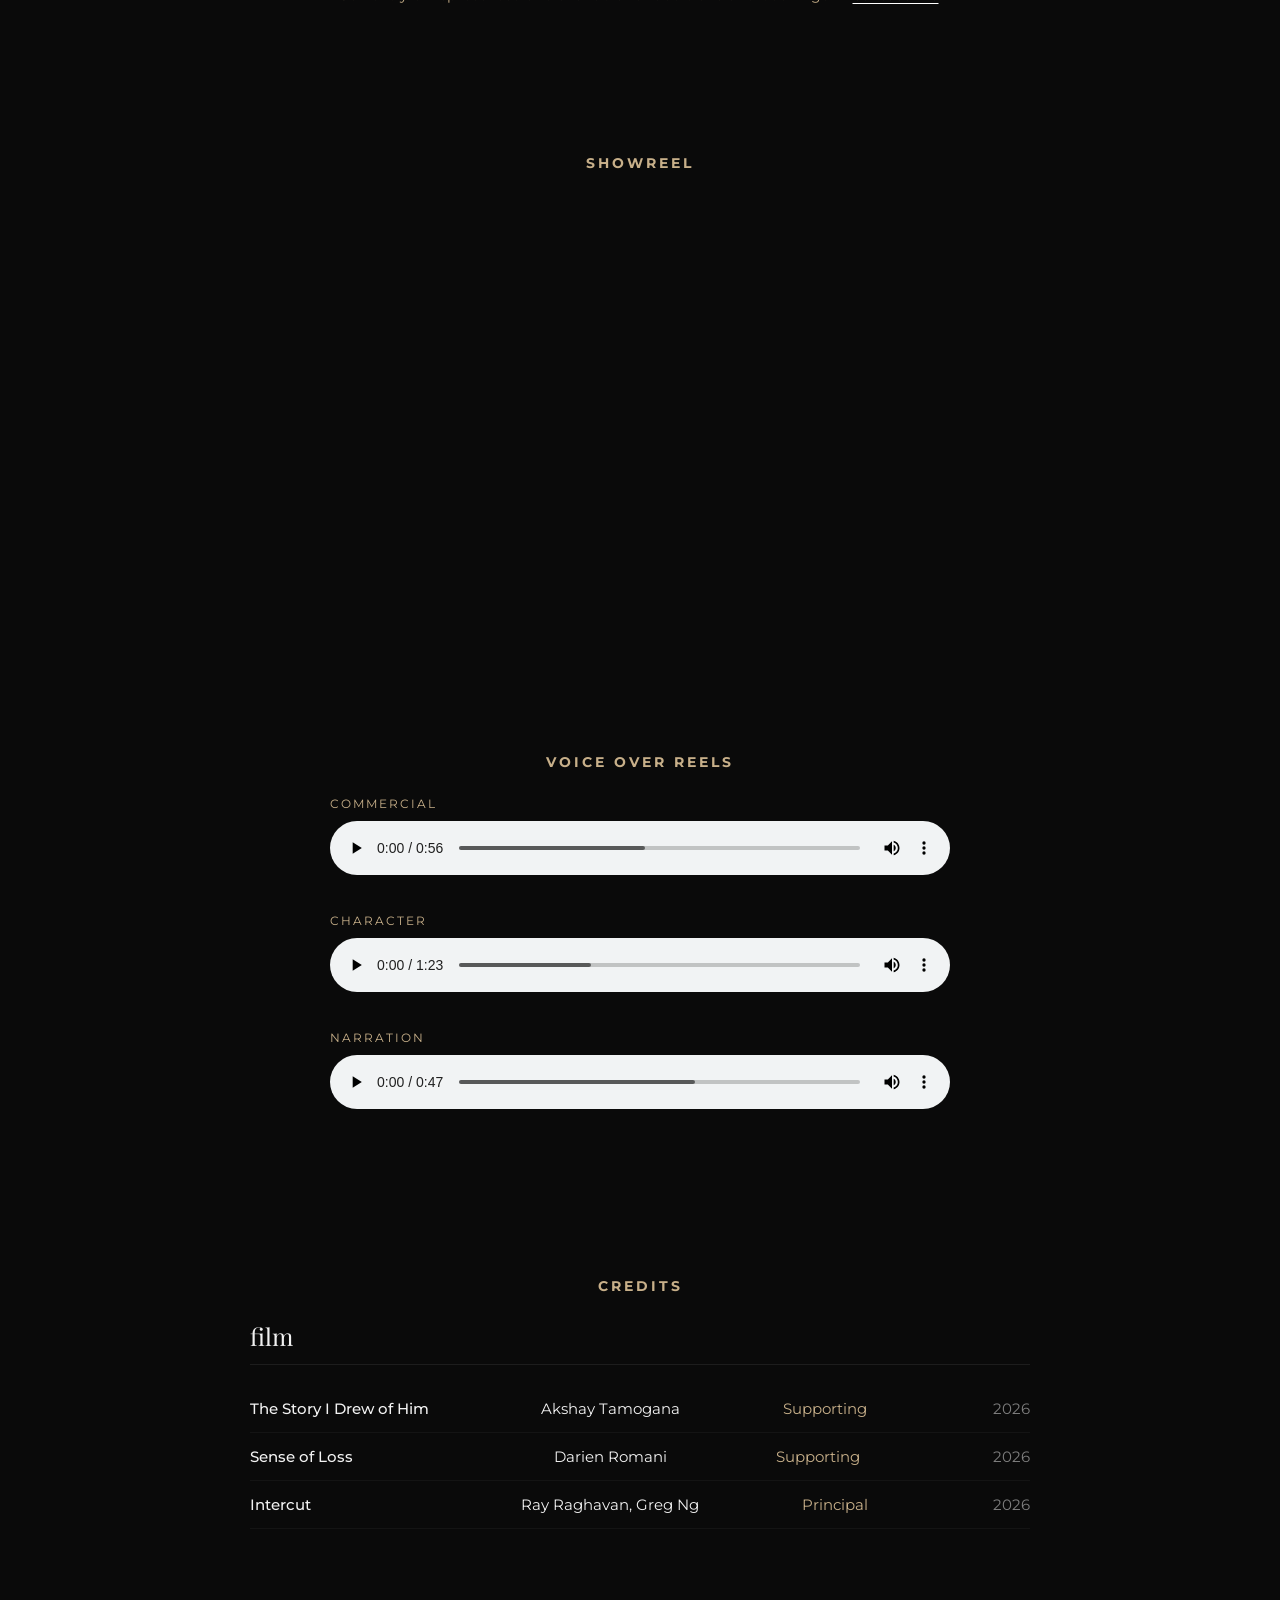
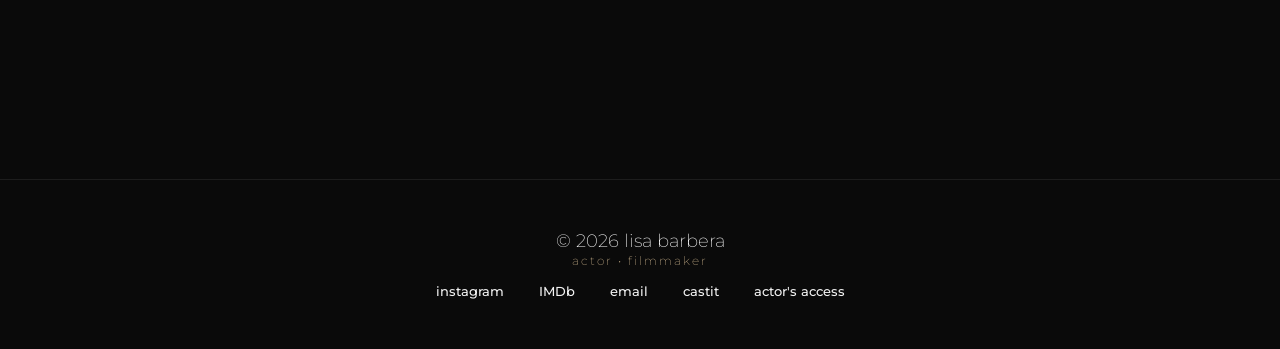
==== commit b413b164: "announcement on projects in development, better project pages" ====
--- a/acting.html
+++ b/acting.html
@@ -212,7 +212,7 @@
 
             <a href="https://www.instagram.com/lizabrb/" target="_blank" rel="noopener">instagram</a>
 
-            <a href="https://www.imdb.com/lisabarbera/" target="_blank" rel="noopener">IMDb</a>
+            <a href="https://www.imdb.com/name/nm18571433/?ref_=nv_sr_srsg_0_tt_1_nm_7_in_0_q_lisa%20barbera" target="_blank" rel="noopener">IMDb</a>
 
             <a href="mailto:actorlisabarbera@gmail.com">email</a>
 
--- a/css/styles.css
+++ b/css/styles.css
@@ -17,6 +17,27 @@
 h1, h2 {
     font-family: "Playfair Display", serif;
     font-weight: 400;
+}
+
+@font-face {
+    font-family: "Bryndan Write";
+    src: url("../fonts/BryndanWrite.ttf") format("truetype");
+    font-weight: normal;
+    font-style: normal;
+}
+
+@font-face {
+    font-family: "Zentura";
+    src: url("../fonts/Zentura.ttf") format("truetype");
+    font-weight: normal;
+    font-style: normal;
+}
+
+@font-face {
+    font-family: "Mirosela";
+    src: url("../fonts/Mirosela.otf") format("truetype");
+    font-weight: normal;
+    font-style: normal;
 }
 
 /* NAVIGATION */
@@ -787,6 +808,24 @@
     font-size: clamp(48px, 8vw, 90px);
     letter-spacing: -1px;
 }
+
+.handwritten-title {
+    font-family: "Bryndan Write", serif;
+    font-weight: normal;
+    font-size: clamp(56px, 9vw, 100px);
+}
+
+.project-hero-content h1.mc-title {
+    font-family: "Zentura", "Playfair Display", serif;
+    font-weight: normal;
+    font-size: clamp(100px, 5vw, 60px);
+}
+
+.project-hero-content h1.mirosela-title {
+    font-family: "Mirosela", "Playfair Display", serif;
+    font-weight: normal;
+    font-size: clamp(130px, 5vw, 60px);
+}
  
 /* LOGLINE */
  
@@ -805,6 +844,24 @@
     line-height: 1.4;
     color: white;
 }
+
+/* ANNOUNCEMENT */
+ 
+.project-announcement-section {
+    max-width: 700px;
+    margin: 0 auto;
+    padding: 80px 40px 0;
+    text-align: center;
+}
+ 
+.project-announcement {
+    font-family: "Playfair Display", serif;
+    font-size: 24px;
+    font-style: italic;
+    font-weight: 400;
+    line-height: 1.4;
+    color: white;
+}
  
 /* META TAGS */
  
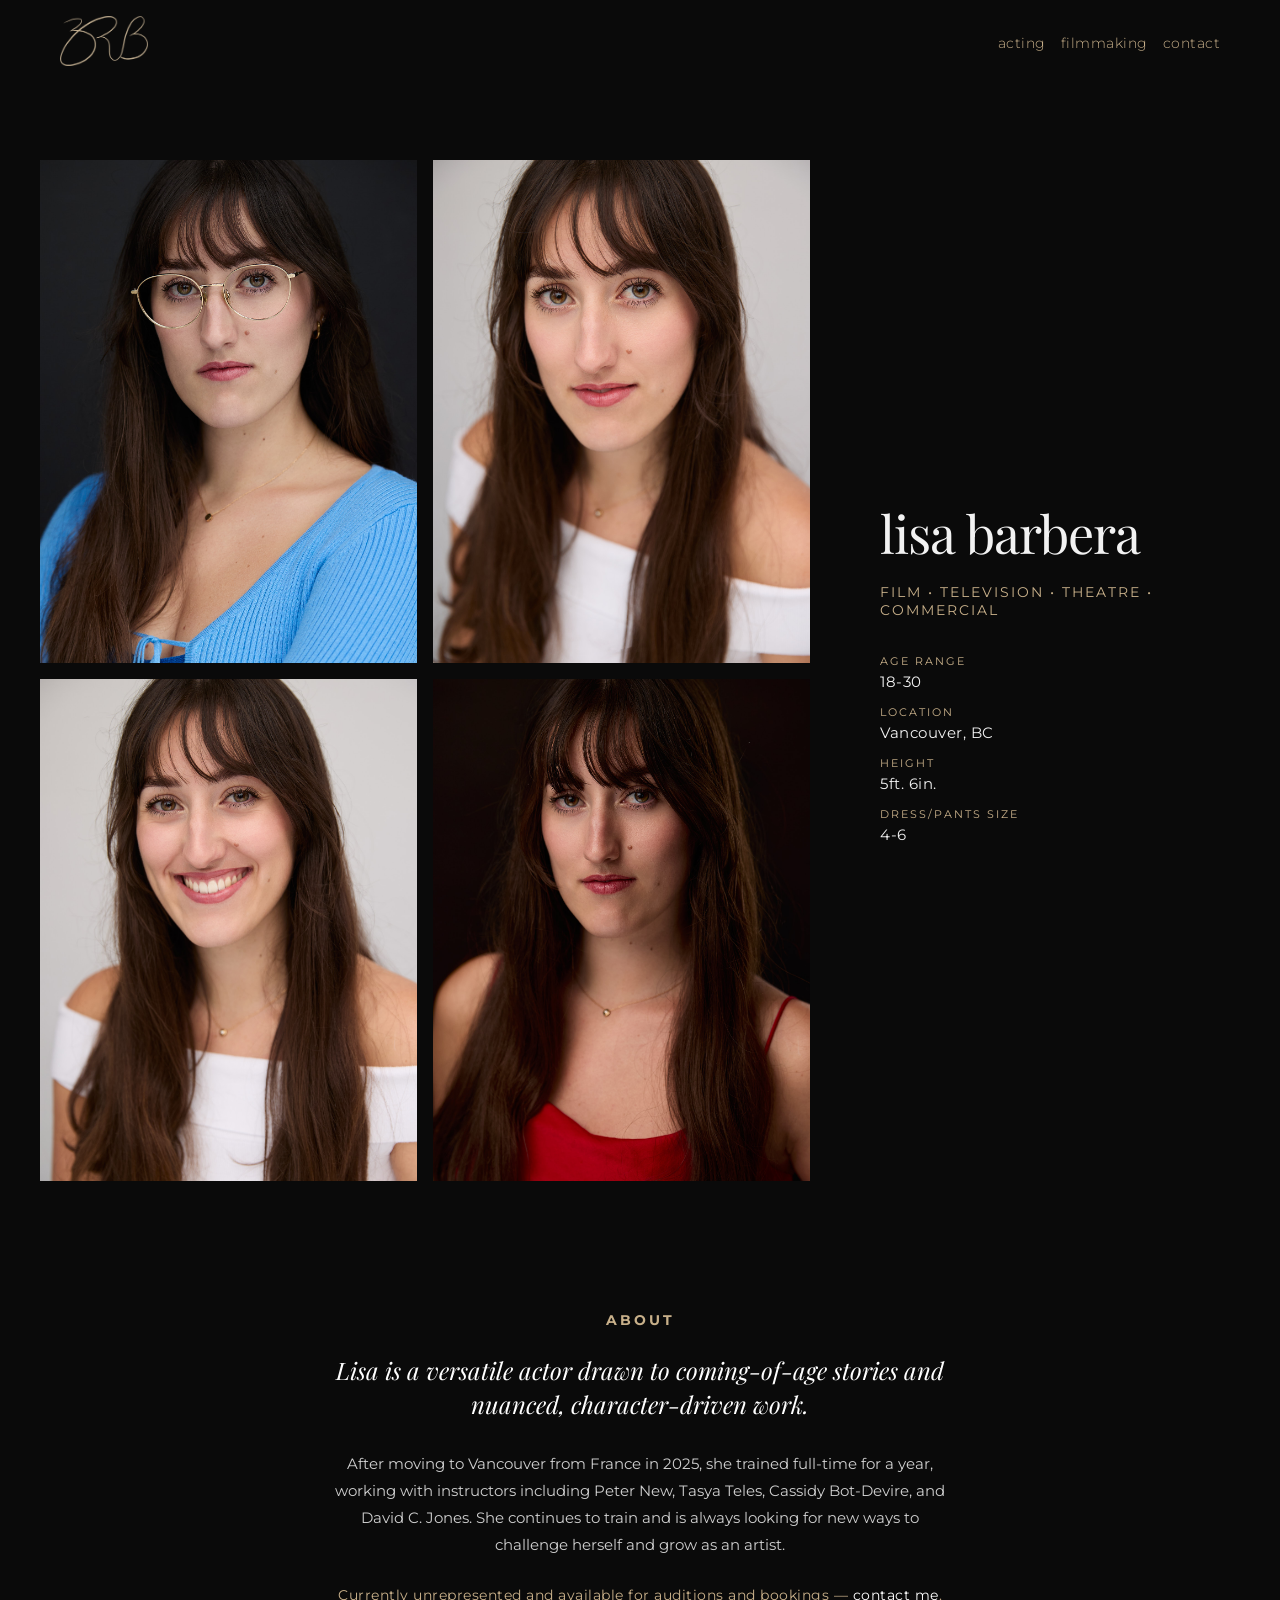
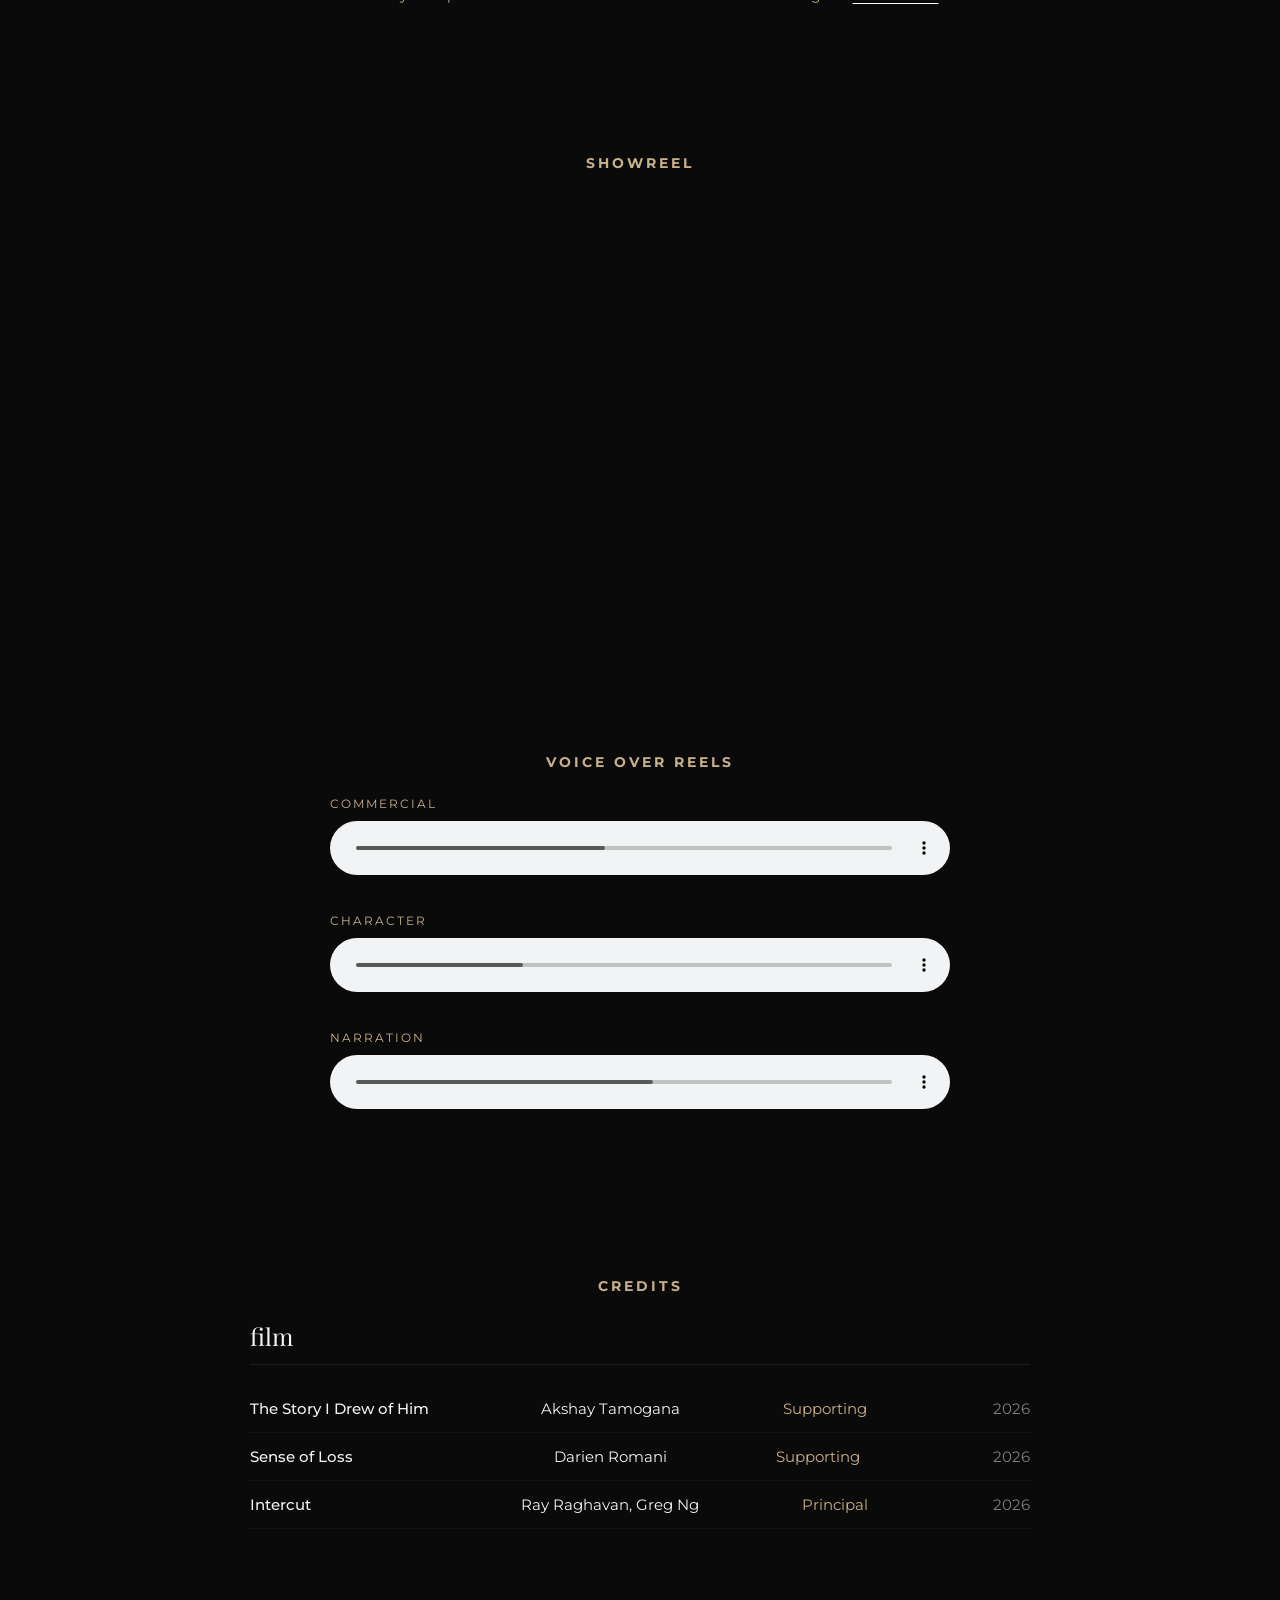
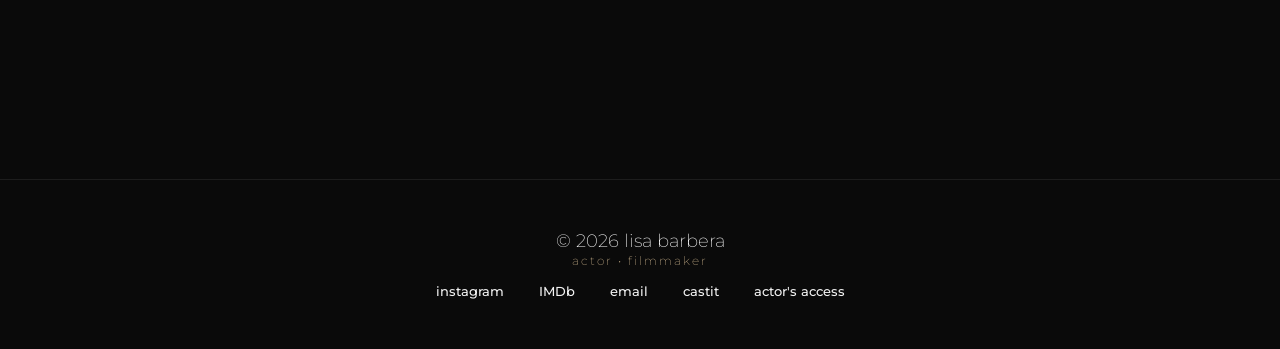
==== commit edfdc57d: "iterations" ====
--- a/acting.html
+++ b/acting.html
@@ -60,7 +60,7 @@
             </div>
 
             <div class="comp-card">
-                <h1>acting</h1>
+                <h1>lisa barbera</h1>
                 <p class="page-hero-tagline">FILM • TELEVISION • THEATRE • COMMERCIAL</p>
 
                 <ul class="comp-card-details">
--- a/css/styles.css
+++ b/css/styles.css
@@ -567,7 +567,7 @@
  
 .comp-card h1 {
     font-family: "Playfair Display", serif;
-    font-size: clamp(48px, 6vw, 72px);
+    font-size: clamp(32px, 6vw, 52px);
     font-weight: 400;
     letter-spacing: -1px;
 }
@@ -907,6 +907,13 @@
     line-height: 1.8;
     color: #cfcfcf;
 }
+
+.project-line {
+    font-size: 15px;
+    font-weight: 800;
+    line-height: 1.8;
+    color: var(--accent-color);
+}
  
 /* MOOD BOARD */
  
